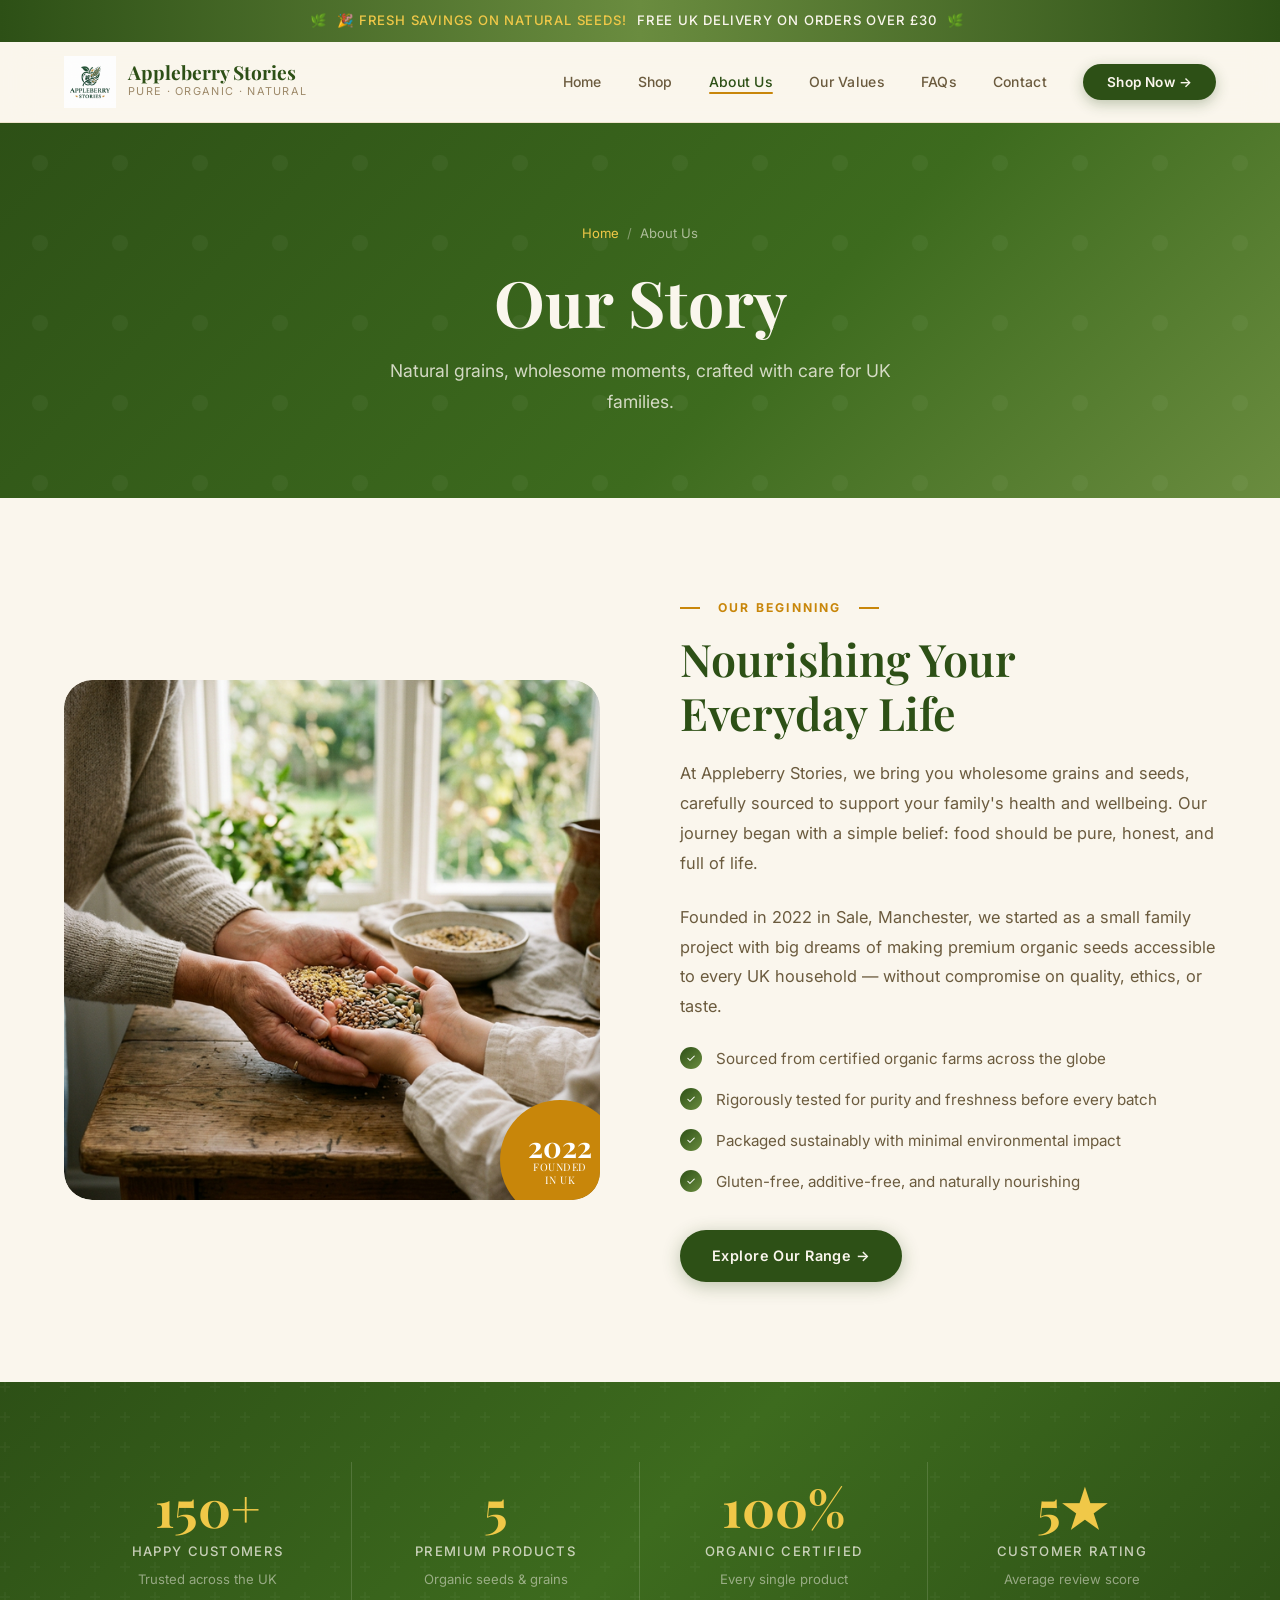
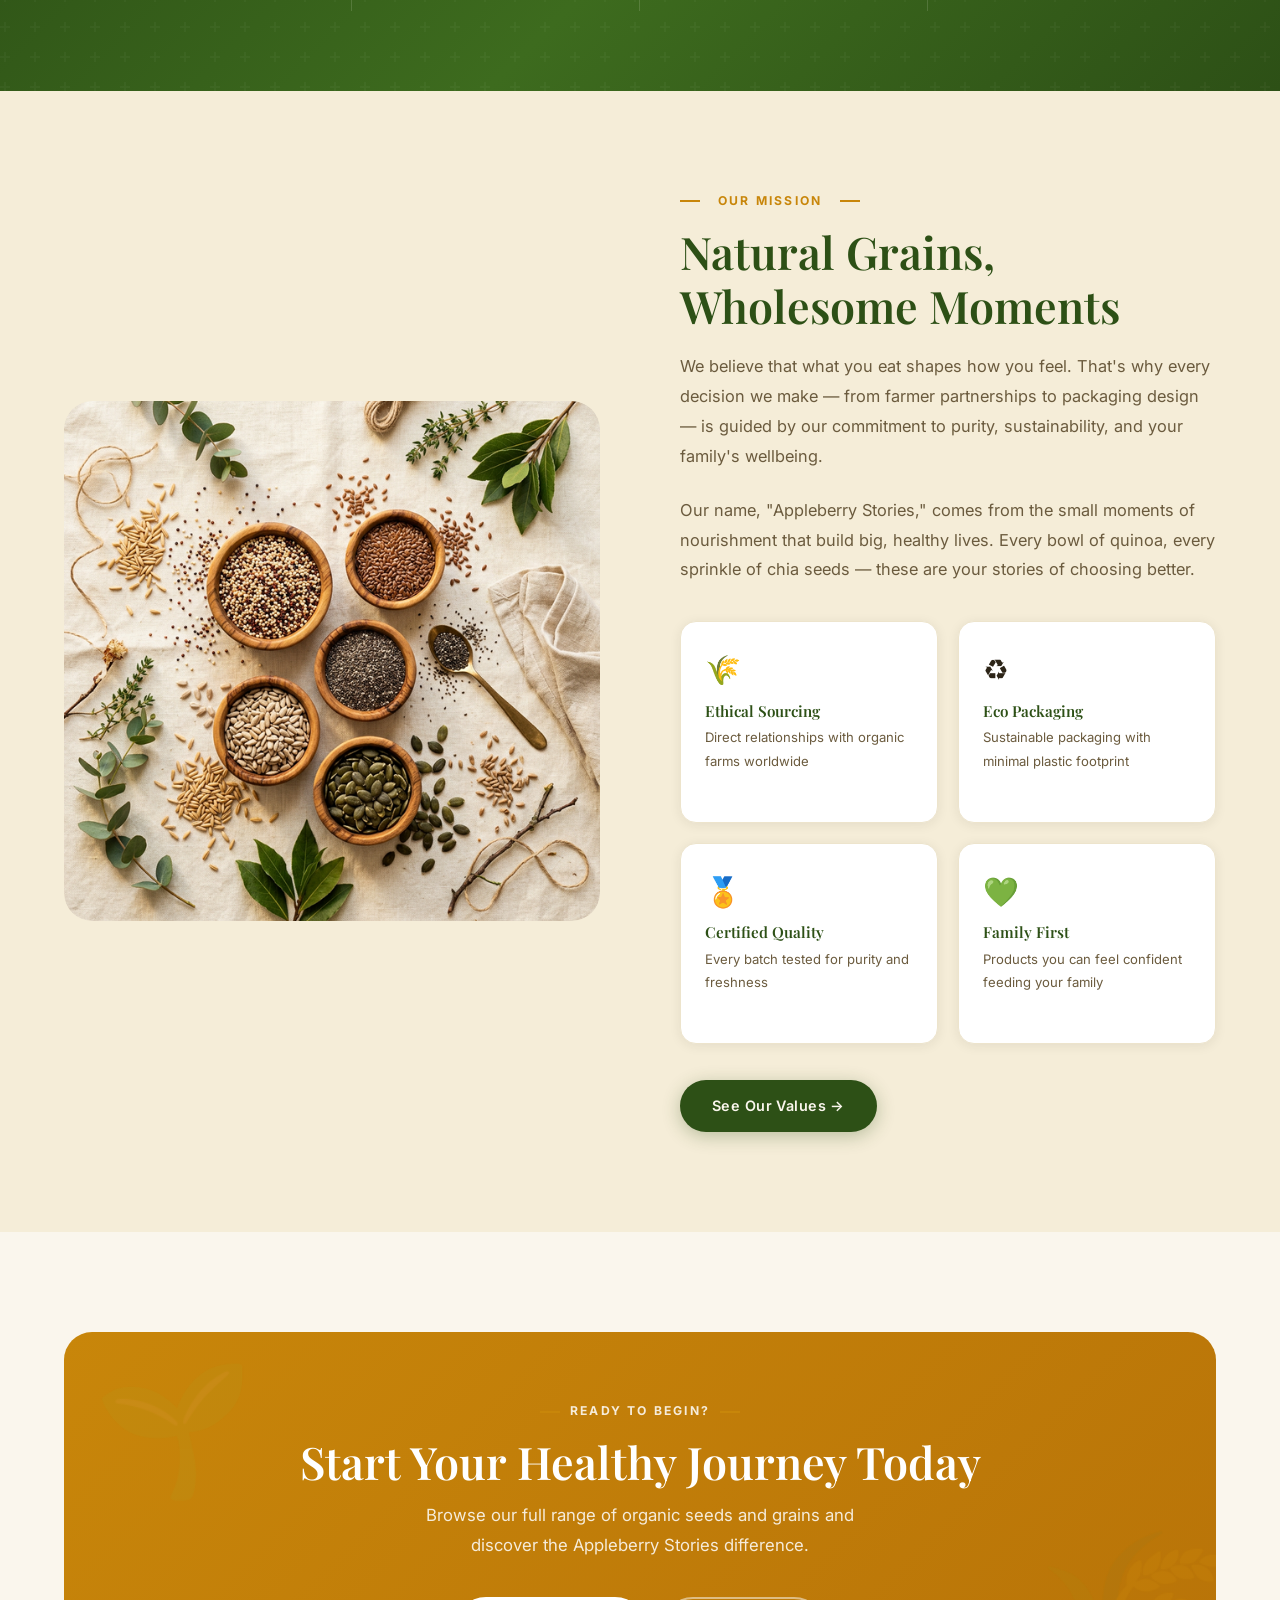
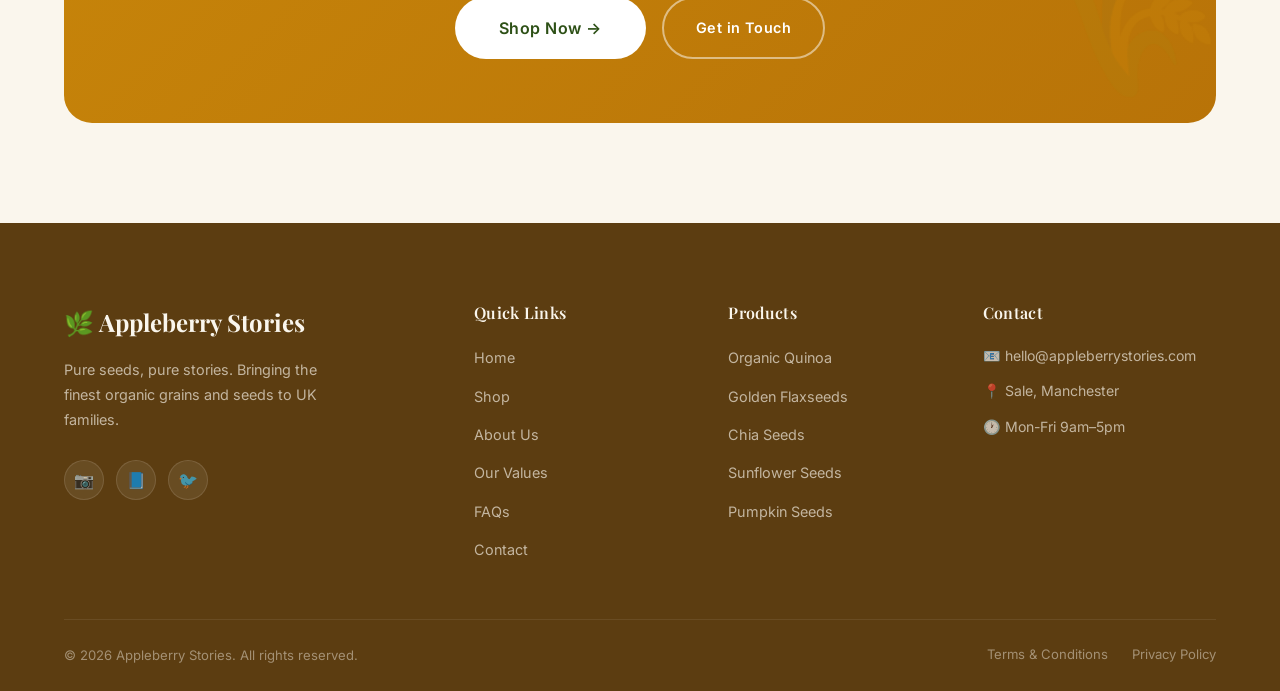
==== about.html @ d3a591c3 "Initial Commit" ====
<!DOCTYPE html>
<html lang="en">

<head>
    <meta charset="UTF-8" />
    <meta name="viewport" content="width=device-width, initial-scale=1.0" />
    <title>About Us | Appleberry Stories</title>
    <meta name="description"
        content="Appleberry Stories offers premium organic quinoa and seeds, responsibly sourced for health-conscious families across the UK." />
    <link rel="stylesheet" href="assets/styles.css" />
</head>

<body>

    <div class="announcement-bar">
        🌿 <span>🎉 Fresh savings on natural seeds!</span> Free UK delivery on orders over £30 <span>🌿</span>
    </div>

    <nav class="nav" id="mainNav">
        <div class="nav__inner">
            <a href="index.html" class="nav__logo">
                <img src="assets/images/logo.png" alt="Appleberry Stories" class="nav__logo-img" />
                <div class="nav__logo-text">
                    <span class="brand-name">Appleberry Stories</span>
                    <span class="brand-tagline">Pure · Organic · Natural</span>
                </div>
            </a>
            <ul class="nav__links">
                <li><a href="index.html" class="nav__link">Home</a></li>
                <li><a href="shop.html" class="nav__link">Shop</a></li>
                <li><a href="about.html" class="nav__link active">About Us</a></li>
                <li><a href="values.html" class="nav__link">Our Values</a></li>
                <li><a href="faqs.html" class="nav__link">FAQs</a></li>
                <li><a href="contact.html" class="nav__link">Contact</a></li>
                <li><a href="shop.html" class="nav__link nav__cta">Shop Now →</a></li>
            </ul>
            <button class="nav__hamburger" id="hamburger" aria-label="Menu">
                <span></span><span></span><span></span>
            </button>
        </div>
        <ul class="nav__mobile" id="mobileMenu">
            <li><a href="index.html" class="nav__link">Home</a></li>
            <li><a href="shop.html" class="nav__link">Shop</a></li>
            <li><a href="about.html" class="nav__link">About Us</a></li>
            <li><a href="values.html" class="nav__link">Our Values</a></li>
            <li><a href="faqs.html" class="nav__link">FAQs</a></li>
            <li><a href="contact.html" class="nav__link">Contact</a></li>
        </ul>
    </nav>

    <!-- Page Hero -->
    <div class="page-hero">
        <div class="container page-hero__content">
            <div class="breadcrumb">
                <a href="index.html">Home</a>
                <span class="breadcrumb-sep">/</span>
                <span>About Us</span>
            </div>
            <h1>Our Story</h1>
            <p class="subtitle">Natural grains, wholesome moments, crafted with care for UK families.</p>
        </div>
    </div>

    <!-- INTRO SPLIT -->
    <section class="section section--cream">
        <div class="container">
            <div class="about-split">
                <div class="about-image-wrap animate-fade-up">
                    <img src="assets/images/about.png" alt="Our Story — Appleberry Stories" loading="lazy" />
                    <div class="about-image-badge">
                        <span class="badge-number">2022</span>
                        <span class="badge-text">Founded<br>in UK</span>
                    </div>
                </div>
                <div class="about-content animate-fade-up animate-delay-2">
                    <span class="section-eyebrow"
                        style="display:flex;align-items:center;gap:8px;margin-bottom:14px;">Our Beginning</span>
                    <h2 style="margin-bottom:20px;">Nourishing Your<br>Everyday Life</h2>
                    <p>
                        At Appleberry Stories, we bring you wholesome grains and seeds, carefully sourced to support
                        your family's health and wellbeing. Our journey began with a simple belief: food should be pure,
                        honest, and full of life.
                    </p>
                    <p>
                        Founded in 2022 in Sale, Manchester, we started as a small family project with big dreams of
                        making premium organic seeds accessible to every UK household — without compromise on quality,
                        ethics, or taste.
                    </p>
                    <ul class="about-list">
                        <li class="about-list-item">
                            <span class="about-list-item__dot">✓</span>
                            Sourced from certified organic farms across the globe
                        </li>
                        <li class="about-list-item">
                            <span class="about-list-item__dot">✓</span>
                            Rigorously tested for purity and freshness before every batch
                        </li>
                        <li class="about-list-item">
                            <span class="about-list-item__dot">✓</span>
                            Packaged sustainably with minimal environmental impact
                        </li>
                        <li class="about-list-item">
                            <span class="about-list-item__dot">✓</span>
                            Gluten-free, additive-free, and naturally nourishing
                        </li>
                    </ul>
                    <a href="shop.html" class="btn btn--primary">Explore Our Range →</a>
                </div>
            </div>
        </div>
    </section>

    <!-- STATS -->
    <div class="stats-band">
        <div class="container">
            <div class="stats-grid">
                <div class="stat-item animate-fade-up">
                    <div class="stat-number">150+</div>
                    <div class="stat-label">Happy Customers</div>
                    <div class="stat-desc">Trusted across the UK</div>
                </div>
                <div class="stat-item animate-fade-up animate-delay-1">
                    <div class="stat-number">5</div>
                    <div class="stat-label">Premium Products</div>
                    <div class="stat-desc">Organic seeds & grains</div>
                </div>
                <div class="stat-item animate-fade-up animate-delay-2">
                    <div class="stat-number">100%</div>
                    <div class="stat-label">Organic Certified</div>
                    <div class="stat-desc">Every single product</div>
                </div>
                <div class="stat-item animate-fade-up animate-delay-3">
                    <div class="stat-number">5★</div>
                    <div class="stat-label">Customer Rating</div>
                    <div class="stat-desc">Average review score</div>
                </div>
            </div>
        </div>
    </div>

    <!-- STORY SECTION -->
    <section class="section section--parchment">
        <div class="container">
            <div class="about-split about-split--reverse">
                <div class="about-content animate-fade-up">
                    <span class="section-eyebrow"
                        style="display:flex;align-items:center;gap:8px;margin-bottom:14px;">Our Mission</span>
                    <h2 style="margin-bottom:20px;">Natural Grains,<br>Wholesome Moments</h2>
                    <p>
                        We believe that what you eat shapes how you feel. That's why every decision we make — from
                        farmer partnerships to packaging design — is guided by our commitment to purity, sustainability,
                        and your family's wellbeing.
                    </p>
                    <p>
                        Our name, "Appleberry Stories," comes from the small moments of nourishment that build big,
                        healthy lives. Every bowl of quinoa, every sprinkle of chia seeds — these are your stories of
                        choosing better.
                    </p>
                    <div
                        style="display: grid; grid-template-columns: 1fr 1fr; gap: 20px; margin-top: 36px; margin-bottom: 36px;">
                        <div
                            style="background: var(--color-white); border-radius: var(--radius-md); padding: 24px; box-shadow: var(--shadow-sm); border: 1px solid var(--color-linen);">
                            <div style="font-size: 1.8rem; margin-bottom: 8px;">🌾</div>
                            <h4 style="color: var(--color-forest); font-size: 0.95rem; margin-bottom: 6px;">Ethical
                                Sourcing</h4>
                            <p style="font-size: 0.82rem;">Direct relationships with organic farms worldwide</p>
                        </div>
                        <div
                            style="background: var(--color-white); border-radius: var(--radius-md); padding: 24px; box-shadow: var(--shadow-sm); border: 1px solid var(--color-linen);">
                            <div style="font-size: 1.8rem; margin-bottom: 8px;">♻️</div>
                            <h4 style="color: var(--color-forest); font-size: 0.95rem; margin-bottom: 6px;">Eco
                                Packaging</h4>
                            <p style="font-size: 0.82rem;">Sustainable packaging with minimal plastic footprint</p>
                        </div>
                        <div
                            style="background: var(--color-white); border-radius: var(--radius-md); padding: 24px; box-shadow: var(--shadow-sm); border: 1px solid var(--color-linen);">
                            <div style="font-size: 1.8rem; margin-bottom: 8px;">🏅</div>
                            <h4 style="color: var(--color-forest); font-size: 0.95rem; margin-bottom: 6px;">Certified
                                Quality</h4>
                            <p style="font-size: 0.82rem;">Every batch tested for purity and freshness</p>
                        </div>
                        <div
                            style="background: var(--color-white); border-radius: var(--radius-md); padding: 24px; box-shadow: var(--shadow-sm); border: 1px solid var(--color-linen);">
                            <div style="font-size: 1.8rem; margin-bottom: 8px;">💚</div>
                            <h4 style="color: var(--color-forest); font-size: 0.95rem; margin-bottom: 6px;">Family First
                            </h4>
                            <p style="font-size: 0.82rem;">Products you can feel confident feeding your family</p>
                        </div>
                    </div>
                    <a href="values.html" class="btn btn--primary">See Our Values →</a>
                </div>
                <div class="about-image-wrap animate-fade-up animate-delay-2">
                    <img src="assets/images/hero.png" alt="Organic Seeds Collection" loading="lazy" />
                </div>
            </div>
        </div>
    </section>

    <!-- CTA -->
    <section class="section section--cream">
        <div class="container">
            <div class="newsletter animate-fade-up">
                <span class="section-eyebrow" style="color:rgba(255,255,255,0.85);">Ready to Begin?</span>
                <h2>Start Your Healthy Journey Today</h2>
                <p>Browse our full range of organic seeds and grains and discover the Appleberry Stories difference.</p>
                <div style="display: flex; gap: 16px; justify-content: center; flex-wrap: wrap; margin-top: 4px;">
                    <a href="shop.html" class="btn btn--white btn--lg">Shop Now →</a>
                    <a href="contact.html" class="btn"
                        style="background: transparent; color: white; border: 2px solid rgba(255,255,255,0.5);">Get in
                        Touch</a>
                </div>
            </div>
        </div>
    </section>

    <footer class="footer">
        <div class="container">
            <div class="footer__grid">
                <div class="footer__brand">
                    <div class="footer-logo-text">🌿 Appleberry Stories</div>
                    <p>Pure seeds, pure stories. Bringing the finest organic grains and seeds to UK families.</p>
                    <div class="footer__social">
                        <a href="#" class="footer__social-link">📷</a>
                        <a href="#" class="footer__social-link">📘</a>
                        <a href="#" class="footer__social-link">🐦</a>
                    </div>
                </div>
                <div>
                    <h4 class="footer__col-title">Quick Links</h4>
                    <ul class="footer__links">
                        <li><a href="index.html">Home</a></li>
                        <li><a href="shop.html">Shop</a></li>
                        <li><a href="about.html">About Us</a></li>
                        <li><a href="values.html">Our Values</a></li>
                        <li><a href="faqs.html">FAQs</a></li>
                        <li><a href="contact.html">Contact</a></li>
                    </ul>
                </div>
                <div>
                    <h4 class="footer__col-title">Products</h4>
                    <ul class="footer__links">
                        <li><a href="shop.html">Organic Quinoa</a></li>
                        <li><a href="shop.html">Golden Flaxseeds</a></li>
                        <li><a href="shop.html">Chia Seeds</a></li>
                        <li><a href="shop.html">Sunflower Seeds</a></li>
                        <li><a href="shop.html">Pumpkin Seeds</a></li>
                    </ul>
                </div>
                <div>
                    <h4 class="footer__col-title">Contact</h4>
                    <div class="footer__contact-item">📧 hello@appleberrystories.com</div>
                    <div class="footer__contact-item">📍 Sale, Manchester</div>
                    <div class="footer__contact-item">🕐 Mon-Fri 9am–5pm</div>
                </div>
            </div>
            <div class="footer__bottom">
                <p>© 2026 Appleberry Stories. All rights reserved.</p>
                <div class="footer__bottom-links">
                    <a href="#">Terms & Conditions</a>
                    <a href="#">Privacy Policy</a>
                </div>
            </div>
        </div>
    </footer>

    <script src="assets/main.js"></script>
</body>

</html>
---- assets/styles.css ----
/* ============================================================
   APPLEBERRY STORIES — Global Stylesheet
   Premium Organic Food Brand
   ============================================================ */

@import url('https://fonts.googleapis.com/css2?family=Playfair+Display:ital,wght@0,400;0,600;0,700;1,400;1,600&family=Inter:wght@300;400;500;600&family=Lora:ital,wght@0,400;0,600;1,400&display=swap');

/* ─── CSS CUSTOM PROPERTIES ─────────────────────────────── */
:root {
  /* Brand Colors */
  --color-forest: #2D5016;       /* Deep forest green */
  --color-sage: #6A8C3F;         /* Sage green */
  --color-sage-light: #A8C67A;   /* Light sage */
  --color-amber: #C8860A;        /* Warm amber */
  --color-amber-light: #E8A82C;  /* Lighter amber */
  --color-gold: #F0C848;         /* Golden yellow */
  --color-cream: #FAF6ED;        /* Warm cream */
  --color-parchment: #F5EDD8;    /* Parchment */
  --color-linen: #EDE4CC;        /* Linen */
  --color-earth: #8B6914;        /* Earth brown */
  --color-bark: #5C3D11;         /* Dark bark */
  --color-text: #2C2417;         /* Near-black warm text */
  --color-text-muted: #6B5B3E;   /* Muted brown text */
  --color-text-light: #9E8A6A;   /* Light text */
  --color-white: #FFFFFF;
  --color-overlay: rgba(44,36,23,0.55);

  /* Typography */
  --font-heading: 'Playfair Display', Georgia, serif;
  --font-body: 'Inter', system-ui, sans-serif;
  --font-accent: 'Lora', Georgia, serif;

  /* Spacing */
  --section-pad: 100px 0;
  --section-pad-sm: 60px 0;

  /* Borders & Shadows */
  --radius-sm: 8px;
  --radius-md: 16px;
  --radius-lg: 28px;
  --radius-pill: 999px;
  --shadow-sm: 0 2px 12px rgba(44,36,23,0.08);
  --shadow-md: 0 8px 32px rgba(44,36,23,0.14);
  --shadow-lg: 0 20px 60px rgba(44,36,23,0.18);
  --shadow-card: 0 4px 24px rgba(44,36,23,0.10);

  /* Transitions */
  --transition: all 0.3s cubic-bezier(0.25, 0.46, 0.45, 0.94);
  --transition-slow: all 0.6s cubic-bezier(0.25, 0.46, 0.45, 0.94);
}

/* ─── RESET & BASE ──────────────────────────────────────── */
*, *::before, *::after {
  box-sizing: border-box;
  margin: 0;
  padding: 0;
}

html {
  scroll-behavior: smooth;
  font-size: 16px;
}

body {
  font-family: var(--font-body);
  color: var(--color-text);
  background-color: var(--color-cream);
  line-height: 1.65;
  overflow-x: hidden;
}

img {
  max-width: 100%;
  display: block;
}

a {
  color: inherit;
  text-decoration: none;
}

ul {
  list-style: none;
}

/* ─── TYPOGRAPHY ────────────────────────────────────────── */
h1, h2, h3, h4 {
  font-family: var(--font-heading);
  line-height: 1.2;
  color: var(--color-forest);
}

h1 { font-size: clamp(2.4rem, 5vw, 4.2rem); font-weight: 700; }
h2 { font-size: clamp(1.8rem, 3.5vw, 3rem); font-weight: 600; }
h3 { font-size: clamp(1.3rem, 2.5vw, 1.9rem); font-weight: 600; }
h4 { font-size: clamp(1rem, 1.8vw, 1.25rem); font-weight: 600; }

p { color: var(--color-text-muted); line-height: 1.78; }

/* ─── LAYOUT UTILITIES ──────────────────────────────────── */
.container {
  max-width: 1200px;
  margin: 0 auto;
  padding: 0 24px;
}

.container--wide {
  max-width: 1400px;
  margin: 0 auto;
  padding: 0 24px;
}

.section {
  padding: var(--section-pad);
}

.section--sm {
  padding: var(--section-pad-sm);
}

.section--cream { background: var(--color-cream); }
.section--parchment { background: var(--color-parchment); }
.section--forest { background: var(--color-forest); }
.section--linen { background: var(--color-linen); }

/* ─── ANNOUNCEMENT BAR ──────────────────────────────────── */
.announcement-bar {
  background: linear-gradient(90deg, var(--color-forest), var(--color-sage) 50%, var(--color-forest));
  color: var(--color-cream);
  text-align: center;
  padding: 10px 24px;
  font-size: 0.82rem;
  font-weight: 500;
  letter-spacing: 0.06em;
  text-transform: uppercase;
  position: relative;
  z-index: 200;
}

.announcement-bar span {
  color: var(--color-gold);
  margin: 0 6px;
}

/* ─── NAVIGATION ────────────────────────────────────────── */
.nav {
  position: sticky;
  top: 0;
  z-index: 100;
  background: rgba(250, 246, 237, 0.95);
  backdrop-filter: blur(16px);
  -webkit-backdrop-filter: blur(16px);
  border-bottom: 1px solid var(--color-linen);
  transition: var(--transition);
}

.nav.scrolled {
  box-shadow: var(--shadow-sm);
}

.nav__inner {
  display: flex;
  align-items: center;
  justify-content: space-between;
  padding: 14px 24px;
  max-width: 1200px;
  margin: 0 auto;
}

.nav__logo {
  display: flex;
  align-items: center;
  gap: 12px;
  text-decoration: none;
}

.nav__logo-img {
  height: 52px;
  width: auto;
  object-fit: contain;
}

.nav__logo-text {
  display: flex;
  flex-direction: column;
}

.nav__logo-text .brand-name {
  font-family: var(--font-heading);
  font-size: 1.2rem;
  font-weight: 700;
  color: var(--color-forest);
  line-height: 1.1;
}

.nav__logo-text .brand-tagline {
  font-size: 0.68rem;
  color: var(--color-text-light);
  letter-spacing: 0.12em;
  text-transform: uppercase;
  font-weight: 400;
}

.nav__links {
  display: flex;
  align-items: center;
  gap: 36px;
}

.nav__link {
  font-size: 0.875rem;
  font-weight: 500;
  color: var(--color-text-muted);
  letter-spacing: 0.02em;
  transition: var(--transition);
  position: relative;
}

.nav__link::after {
  content: '';
  position: absolute;
  bottom: -4px;
  left: 0;
  width: 0;
  height: 2px;
  background: var(--color-amber);
  transition: width 0.3s ease;
  border-radius: 2px;
}

.nav__link:hover,
.nav__link.active {
  color: var(--color-forest);
}

.nav__link:hover::after,
.nav__link.active::after {
  width: 100%;
}

.nav__cta {
  background: var(--color-forest);
  color: var(--color-cream) !important;
  padding: 10px 24px;
  border-radius: var(--radius-pill);
  font-weight: 600;
  font-size: 0.85rem;
  letter-spacing: 0.03em;
  transition: var(--transition);
  box-shadow: 0 4px 14px rgba(45, 80, 22, 0.3);
}

.nav__cta:hover {
  background: var(--color-sage);
  transform: translateY(-1px);
  box-shadow: 0 6px 20px rgba(45, 80, 22, 0.4);
}

.nav__cta::after { display: none; }

/* Hamburger */
.nav__hamburger {
  display: none;
  flex-direction: column;
  gap: 5px;
  cursor: pointer;
  padding: 6px;
  background: none;
  border: none;
}

.nav__hamburger span {
  display: block;
  width: 24px;
  height: 2px;
  background: var(--color-forest);
  border-radius: 2px;
  transition: var(--transition);
}

.nav__mobile {
  display: none;
  flex-direction: column;
  background: var(--color-cream);
  border-top: 1px solid var(--color-linen);
  padding: 20px 24px;
  gap: 4px;
}

.nav__mobile.open {
  display: flex;
}

.nav__mobile .nav__link {
  padding: 12px 0;
  border-bottom: 1px solid var(--color-linen);
  font-size: 1rem;
}

/* ─── BUTTONS ───────────────────────────────────────────── */
.btn {
  display: inline-flex;
  align-items: center;
  gap: 8px;
  padding: 14px 32px;
  border-radius: var(--radius-pill);
  font-family: var(--font-body);
  font-weight: 600;
  font-size: 0.9rem;
  letter-spacing: 0.03em;
  cursor: pointer;
  border: none;
  transition: var(--transition);
  text-decoration: none;
}

.btn--primary {
  background: var(--color-forest);
  color: var(--color-cream);
  box-shadow: 0 4px 18px rgba(45, 80, 22, 0.3);
}

.btn--primary:hover {
  background: var(--color-sage);
  transform: translateY(-2px);
  box-shadow: 0 8px 28px rgba(45, 80, 22, 0.42);
}

.btn--secondary {
  background: transparent;
  color: var(--color-forest);
  border: 2px solid var(--color-forest);
}

.btn--secondary:hover {
  background: var(--color-forest);
  color: var(--color-cream);
  transform: translateY(-2px);
}

.btn--amber {
  background: linear-gradient(135deg, var(--color-amber), var(--color-amber-light));
  color: var(--color-white);
  box-shadow: 0 4px 18px rgba(200, 134, 10, 0.35);
}

.btn--amber:hover {
  transform: translateY(-2px);
  box-shadow: 0 8px 28px rgba(200, 134, 10, 0.5);
}

.btn--white {
  background: var(--color-white);
  color: var(--color-forest);
}

.btn--white:hover {
  background: var(--color-cream);
  transform: translateY(-2px);
}

.btn--lg {
  padding: 18px 44px;
  font-size: 1rem;
}

.btn--sm {
  padding: 10px 20px;
  font-size: 0.8rem;
}

/* ─── HERO SECTION ──────────────────────────────────────── */
.hero {
  position: relative;
  min-height: 92vh;
  display: flex;
  align-items: center;
  overflow: hidden;
  background-color: var(--color-forest);
}

.hero__bg {
  position: absolute;
  inset: 0;
  background-image: url('images/hero.png');
  background-size: cover;
  background-position: center;
  filter: brightness(0.65);
  transform: scale(1.05);
  transition: transform 8s ease;
}

.hero.loaded .hero__bg {
  transform: scale(1);
}

.hero__overlay {
  position: absolute;
  inset: 0;
  background: linear-gradient(
    135deg,
    rgba(45, 80, 22, 0.72) 0%,
    rgba(44, 36, 23, 0.35) 60%,
    transparent 100%
  );
}

.hero__content {
  position: relative;
  z-index: 2;
  max-width: 1200px;
  margin: 0 auto;
  padding: 0 24px;
  color: var(--color-cream);
}

.hero__badge {
  display: inline-flex;
  align-items: center;
  gap: 8px;
  background: rgba(250, 246, 237, 0.15);
  backdrop-filter: blur(8px);
  border: 1px solid rgba(250, 246, 237, 0.25);
  padding: 8px 18px;
  border-radius: var(--radius-pill);
  font-size: 0.78rem;
  font-weight: 600;
  letter-spacing: 0.12em;
  text-transform: uppercase;
  color: var(--color-gold);
  margin-bottom: 28px;
}

.hero__badge-dot {
  width: 6px;
  height: 6px;
  background: var(--color-gold);
  border-radius: 50%;
  animation: pulse 2s infinite;
}

@keyframes pulse {
  0%, 100% { opacity: 1; transform: scale(1); }
  50% { opacity: 0.5; transform: scale(1.3); }
}

.hero__title {
  font-family: var(--font-heading);
  font-size: clamp(2.8rem, 6vw, 5.2rem);
  font-weight: 700;
  color: var(--color-cream);
  line-height: 1.05;
  margin-bottom: 10px;
}

.hero__title em {
  font-style: italic;
  color: var(--color-gold);
}

.hero__subtitle {
  font-family: var(--font-accent);
  font-size: clamp(1.1rem, 2vw, 1.5rem);
  font-style: italic;
  color: rgba(250, 246, 237, 0.85);
  margin-bottom: 28px;
  font-weight: 400;
}

.hero__desc {
  color: rgba(250, 246, 237, 0.8);
  font-size: 1.05rem;
  max-width: 520px;
  margin-bottom: 44px;
  line-height: 1.75;
}

.hero__actions {
  display: flex;
  gap: 16px;
  flex-wrap: wrap;
}

.hero__trust {
  position: absolute;
  bottom: 48px;
  right: 60px;
  z-index: 2;
  display: flex;
  flex-direction: column;
  align-items: flex-end;
  gap: 16px;
}

.hero__trust-card {
  background: rgba(250, 246, 237, 0.12);
  backdrop-filter: blur(12px);
  border: 1px solid rgba(250, 246, 237, 0.2);
  border-radius: var(--radius-md);
  padding: 16px 22px;
  color: var(--color-cream);
  text-align: center;
  min-width: 130px;
}

.hero__trust-number {
  font-family: var(--font-heading);
  font-size: 1.9rem;
  font-weight: 700;
  color: var(--color-gold);
  line-height: 1;
}

.hero__trust-label {
  font-size: 0.72rem;
  text-transform: uppercase;
  letter-spacing: 0.1em;
  opacity: 0.85;
  margin-top: 4px;
}

/* ─── SCROLL INDICATOR ──────────────────────────────────── */
.scroll-indicator {
  position: absolute;
  bottom: 30px;
  left: 50%;
  transform: translateX(-50%);
  z-index: 2;
  display: flex;
  flex-direction: column;
  align-items: center;
  gap: 8px;
  color: rgba(250, 246, 237, 0.6);
  font-size: 0.7rem;
  letter-spacing: 0.15em;
  text-transform: uppercase;
  animation: fadeInUp 1s 1.5s both;
}

.scroll-indicator__line {
  width: 1px;
  height: 40px;
  background: linear-gradient(to bottom, rgba(250,246,237,0.6), transparent);
  animation: scrollLine 2s infinite;
}

@keyframes scrollLine {
  0% { transform: scaleY(0); transform-origin: top; }
  50% { transform: scaleY(1); transform-origin: top; }
  51% { transform: scaleY(1); transform-origin: bottom; }
  100% { transform: scaleY(0); transform-origin: bottom; }
}

/* ─── SECTION HEADER ────────────────────────────────────── */
.section-header {
  text-align: center;
  max-width: 640px;
  margin: 0 auto 64px;
}

.section-header--left {
  text-align: left;
  margin-left: 0;
}

.section-eyebrow {
  display: inline-block;
  font-size: 0.76rem;
  font-weight: 700;
  letter-spacing: 0.18em;
  text-transform: uppercase;
  color: var(--color-amber);
  margin-bottom: 14px;
}

.section-eyebrow::before {
  content: '';
  display: inline-block;
  width: 20px;
  height: 2px;
  background: var(--color-amber);
  vertical-align: middle;
  margin-right: 10px;
}

.section-eyebrow::after {
  content: '';
  display: inline-block;
  width: 20px;
  height: 2px;
  background: var(--color-amber);
  vertical-align: middle;
  margin-left: 10px;
}

.section-header--left .section-eyebrow::before { display: none; }
.section-header--left .section-eyebrow::after { display: none; }
.section-header--left .section-eyebrow {
  display: flex;
  align-items: center;
  gap: 10px;
}
.section-header--left .section-eyebrow::after {
  display: inline-block;
}

.divider {
  width: 60px;
  height: 3px;
  background: linear-gradient(90deg, var(--color-amber), var(--color-sage-light));
  border-radius: 3px;
  margin: 18px auto 0;
}

.section-header--left .divider { margin-left: 0; }

/* ─── PRODUCT GRID ──────────────────────────────────────── */
.product-grid {
  display: grid;
  grid-template-columns: repeat(auto-fill, minmax(280px, 1fr));
  gap: 28px;
}

.product-card {
  background: var(--color-white);
  border-radius: var(--radius-lg);
  overflow: hidden;
  box-shadow: var(--shadow-card);
  transition: var(--transition);
  position: relative;
  border: 1px solid rgba(237, 228, 204, 0.6);
}

.product-card:hover {
  transform: translateY(-8px);
  box-shadow: var(--shadow-lg);
}

.product-card__image-wrap {
  position: relative;
  overflow: hidden;
  height: 220px;
}

.product-card__image-wrap img {
  width: 100%;
  height: 100%;
  object-fit: cover;
  transition: transform 0.6s ease;
}

.product-card:hover .product-card__image-wrap img {
  transform: scale(1.07);
}

.product-card__badge {
  position: absolute;
  top: 16px;
  left: 16px;
  background: var(--color-forest);
  color: var(--color-cream);
  font-size: 0.7rem;
  font-weight: 700;
  letter-spacing: 0.08em;
  text-transform: uppercase;
  padding: 4px 12px;
  border-radius: var(--radius-pill);
}

.product-card__badge--amber {
  background: var(--color-amber);
}

.product-card__body {
  padding: 24px;
}

.product-card__category {
  font-size: 0.72rem;
  font-weight: 600;
  letter-spacing: 0.12em;
  text-transform: uppercase;
  color: var(--color-sage);
  margin-bottom: 8px;
}

.product-card__name {
  font-family: var(--font-heading);
  font-size: 1.2rem;
  font-weight: 600;
  color: var(--color-forest);
  margin-bottom: 8px;
}

.product-card__desc {
  font-size: 0.875rem;
  color: var(--color-text-muted);
  line-height: 1.6;
  margin-bottom: 20px;
}

.product-card__footer {
  display: flex;
  align-items: center;
  justify-content: space-between;
}

.product-card__price {
  font-family: var(--font-heading);
  font-size: 1.4rem;
  font-weight: 700;
  color: var(--color-forest);
}

.product-card__price-unit {
  font-family: var(--font-body);
  font-size: 0.8rem;
  color: var(--color-text-light);
  font-weight: 400;
}

.product-card__btn {
  width: 44px;
  height: 44px;
  border-radius: 50%;
  background: var(--color-forest);
  color: var(--color-cream);
  display: flex;
  align-items: center;
  justify-content: center;
  font-size: 1.3rem;
  cursor: pointer;
  transition: var(--transition);
  border: none;
}

.product-card__btn:hover {
  background: var(--color-amber);
  transform: rotate(90deg);
}

/* ─── CATEGORY STRIP ────────────────────────────────────── */
.category-strip {
  display: flex;
  gap: 16px;
  justify-content: center;
  flex-wrap: wrap;
  margin-bottom: 56px;
}

.category-pill {
  padding: 10px 24px;
  border-radius: var(--radius-pill);
  font-size: 0.85rem;
  font-weight: 600;
  cursor: pointer;
  border: 2px solid var(--color-linen);
  background: var(--color-white);
  color: var(--color-text-muted);
  transition: var(--transition);
}

.category-pill:hover,
.category-pill.active {
  background: var(--color-forest);
  border-color: var(--color-forest);
  color: var(--color-cream);
}

/* ─── FEATURE CARDS ─────────────────────────────────────── */
.feature-grid {
  display: grid;
  grid-template-columns: repeat(auto-fit, minmax(240px, 1fr));
  gap: 28px;
}

.feature-card {
  background: var(--color-white);
  border-radius: var(--radius-lg);
  padding: 36px 28px;
  box-shadow: var(--shadow-card);
  border: 1px solid var(--color-linen);
  transition: var(--transition);
  position: relative;
  overflow: hidden;
}

.feature-card::before {
  content: '';
  position: absolute;
  top: 0;
  left: 0;
  right: 0;
  height: 4px;
  background: linear-gradient(90deg, var(--color-forest), var(--color-sage-light));
  transform: scaleX(0);
  transform-origin: left;
  transition: transform 0.4s ease;
}

.feature-card:hover {
  transform: translateY(-6px);
  box-shadow: var(--shadow-md);
}

.feature-card:hover::before {
  transform: scaleX(1);
}

.feature-card__icon {
  width: 60px;
  height: 60px;
  background: linear-gradient(135deg, var(--color-parchment), var(--color-linen));
  border-radius: var(--radius-md);
  display: flex;
  align-items: center;
  justify-content: center;
  font-size: 1.8rem;
  margin-bottom: 24px;
}

.feature-card__title {
  font-family: var(--font-heading);
  font-size: 1.15rem;
  color: var(--color-forest);
  margin-bottom: 12px;
}

.feature-card__desc {
  font-size: 0.9rem;
  color: var(--color-text-muted);
  line-height: 1.7;
}

/* ─── STATS BAND ────────────────────────────────────────── */
.stats-band {
  background: linear-gradient(135deg, var(--color-forest) 0%, #3d6b1e 50%, var(--color-forest) 100%);
  padding: 80px 0;
  position: relative;
  overflow: hidden;
}

.stats-band::before {
  content: '';
  position: absolute;
  inset: 0;
  background-image: url("data:image/svg+xml,%3Csvg width='60' height='60' viewBox='0 0 60 60' xmlns='http://www.w3.org/2000/svg'%3E%3Cg fill='none' fill-rule='evenodd'%3E%3Cg fill='%23ffffff' fill-opacity='0.03'%3E%3Cpath d='M36 34v-4h-2v4h-4v2h4v4h2v-4h4v-2h-4zm0-30V0h-2v4h-4v2h4v4h2V6h4V4h-4zM6 34v-4H4v4H0v2h4v4h2v-4h4v-2H6zM6 4V0H4v4H0v2h4v4h2V6h4V4H6z'/%3E%3C/g%3E%3C/g%3E%3C/svg%3E");
}

.stats-grid {
  display: grid;
  grid-template-columns: repeat(auto-fit, minmax(200px, 1fr));
  gap: 0;
  position: relative;
  z-index: 1;
}

.stat-item {
  text-align: center;
  padding: 20px 30px;
  border-right: 1px solid rgba(250, 246, 237, 0.15);
  color: var(--color-cream);
}

.stat-item:last-child { border-right: none; }

.stat-number {
  font-family: var(--font-heading);
  font-size: clamp(2.4rem, 4vw, 3.5rem);
  font-weight: 700;
  color: var(--color-gold);
  line-height: 1;
  margin-bottom: 8px;
}

.stat-label {
  font-size: 0.82rem;
  font-weight: 500;
  letter-spacing: 0.1em;
  text-transform: uppercase;
  color: rgba(250, 246, 237, 0.75);
}

.stat-desc {
  font-size: 0.82rem;
  color: rgba(250, 246, 237, 0.5);
  margin-top: 6px;
}

/* ─── ABOUT SPLIT ───────────────────────────────────────── */
.about-split {
  display: grid;
  grid-template-columns: 1fr 1fr;
  gap: 80px;
  align-items: center;
}

.about-split--reverse {
  direction: rtl;
}
.about-split--reverse > * {
  direction: ltr;
}

.about-image-wrap {
  position: relative;
  border-radius: var(--radius-lg);
  overflow: hidden;
}

.about-image-wrap img {
  width: 100%;
  height: 520px;
  object-fit: cover;
  display: block;
  border-radius: var(--radius-lg);
}

.about-image-badge {
  position: absolute;
  bottom: -20px;
  right: -20px;
  width: 120px;
  height: 120px;
  background: var(--color-amber);
  border-radius: 50%;
  display: flex;
  flex-direction: column;
  align-items: center;
  justify-content: center;
  color: var(--color-white);
  font-family: var(--font-heading);
  box-shadow: var(--shadow-md);
  z-index: 2;
}

.about-image-badge .badge-number {
  font-size: 1.8rem;
  font-weight: 700;
  line-height: 1;
}

.about-image-badge .badge-text {
  font-size: 0.65rem;
  text-align: center;
  text-transform: uppercase;
  letter-spacing: 0.05em;
  line-height: 1.3;
}

.about-content p {
  font-size: 1.025rem;
  line-height: 1.82;
  margin-bottom: 24px;
}

.about-list {
  display: flex;
  flex-direction: column;
  gap: 16px;
  margin-bottom: 36px;
}

.about-list-item {
  display: flex;
  align-items: flex-start;
  gap: 14px;
  font-size: 0.95rem;
  color: var(--color-text-muted);
}

.about-list-item__dot {
  width: 22px;
  height: 22px;
  min-width: 22px;
  background: linear-gradient(135deg, var(--color-forest), var(--color-sage));
  border-radius: 50%;
  display: flex;
  align-items: center;
  justify-content: center;
  color: white;
  font-size: 0.7rem;
  margin-top: 1px;
}

/* ─── VALUES CARDS ──────────────────────────────────────── */
.values-grid {
  display: grid;
  grid-template-columns: repeat(auto-fit, minmax(280px, 1fr));
  gap: 28px;
}

.value-card {
  background: var(--color-white);
  border-radius: var(--radius-lg);
  padding: 40px 32px;
  box-shadow: var(--shadow-card);
  border: 1px solid var(--color-linen);
  transition: var(--transition);
  text-align: center;
}

.value-card:hover {
  transform: translateY(-8px);
  box-shadow: var(--shadow-lg);
}

.value-card__icon-wrap {
  width: 80px;
  height: 80px;
  border-radius: 50%;
  background: linear-gradient(135deg, var(--color-parchment), var(--color-linen));
  display: flex;
  align-items: center;
  justify-content: center;
  font-size: 2.2rem;
  margin: 0 auto 24px;
  border: 3px solid var(--color-linen);
  transition: var(--transition);
}

.value-card:hover .value-card__icon-wrap {
  background: linear-gradient(135deg, var(--color-forest), var(--color-sage));
  border-color: var(--color-forest);
  transform: rotate(10deg) scale(1.05);
}

.value-card__title {
  font-family: var(--font-heading);
  font-size: 1.2rem;
  color: var(--color-forest);
  margin-bottom: 14px;
}

.value-card__desc {
  font-size: 0.9rem;
  color: var(--color-text-muted);
  line-height: 1.72;
}

/* ─── TESTIMONIALS ──────────────────────────────────────── */
.testimonials-grid {
  display: grid;
  grid-template-columns: repeat(auto-fit, minmax(300px, 1fr));
  gap: 28px;
}

.testimonial-card {
  background: var(--color-white);
  border-radius: var(--radius-lg);
  padding: 36px 32px;
  box-shadow: var(--shadow-card);
  border: 1px solid var(--color-linen);
  transition: var(--transition);
  position: relative;
}

.testimonial-card:hover {
  transform: translateY(-4px);
  box-shadow: var(--shadow-md);
}

.testimonial-card__quote-mark {
  font-family: var(--font-heading);
  font-size: 5rem;
  color: var(--color-linen);
  line-height: 0.6;
  margin-bottom: 14px;
  font-style: italic;
}

.testimonial-card__stars {
  color: var(--color-amber-light);
  font-size: 1rem;
  margin-bottom: 16px;
  letter-spacing: 2px;
}

.testimonial-card__text {
  font-family: var(--font-accent);
  font-style: italic;
  font-size: 1rem;
  color: var(--color-text-muted);
  line-height: 1.75;
  margin-bottom: 24px;
}

.testimonial-card__author {
  display: flex;
  align-items: center;
  gap: 14px;
}

.testimonial-card__avatar {
  width: 48px;
  height: 48px;
  border-radius: 50%;
  background: linear-gradient(135deg, var(--color-sage-light), var(--color-forest));
  display: flex;
  align-items: center;
  justify-content: center;
  font-family: var(--font-heading);
  font-size: 1.2rem;
  color: white;
  font-weight: 700;
}

.testimonial-card__name {
  font-weight: 600;
  font-size: 0.9rem;
  color: var(--color-forest);
}

.testimonial-card__role {
  font-size: 0.78rem;
  color: var(--color-text-light);
}

/* ─── FAQ ACCORDION ─────────────────────────────────────── */
.faq-list {
  max-width: 780px;
  margin: 0 auto;
  display: flex;
  flex-direction: column;
  gap: 14px;
}

.faq-item {
  background: var(--color-white);
  border: 1px solid var(--color-linen);
  border-radius: var(--radius-md);
  overflow: hidden;
  transition: var(--transition);
  box-shadow: var(--shadow-sm);
}

.faq-item.open {
  box-shadow: var(--shadow-md);
  border-color: var(--color-sage-light);
}

.faq-question {
  display: flex;
  align-items: center;
  justify-content: space-between;
  padding: 24px 28px;
  cursor: pointer;
  font-weight: 600;
  font-size: 1rem;
  color: var(--color-text);
  transition: var(--transition);
  gap: 16px;
}

.faq-question:hover {
  color: var(--color-forest);
}

.faq-question__icon {
  width: 32px;
  height: 32px;
  min-width: 32px;
  border-radius: 50%;
  background: var(--color-linen);
  display: flex;
  align-items: center;
  justify-content: center;
  font-size: 1.2rem;
  color: var(--color-forest);
  transition: var(--transition);
  font-style: normal;
}

.faq-item.open .faq-question__icon {
  background: var(--color-forest);
  color: var(--color-cream);
  transform: rotate(45deg);
}

.faq-answer {
  max-height: 0;
  overflow: hidden;
  transition: max-height 0.4s ease, padding 0.3s ease;
}

.faq-answer__inner {
  padding: 0 28px 24px;
  font-size: 0.95rem;
  color: var(--color-text-muted);
  line-height: 1.75;
}

.faq-item.open .faq-answer {
  max-height: 300px;
}

/* ─── NEWSLETTER ────────────────────────────────────────── */
.newsletter {
  background: linear-gradient(135deg, var(--color-amber) 0%, #b87308 100%);
  border-radius: var(--radius-lg);
  padding: 64px;
  text-align: center;
  position: relative;
  overflow: hidden;
}

.newsletter::before {
  content: '🌾';
  position: absolute;
  right: -20px;
  bottom: -20px;
  font-size: 10rem;
  opacity: 0.08;
}
.newsletter::after {
  content: '🌱';
  position: absolute;
  left: 30px;
  top: -10px;
  font-size: 8rem;
  opacity: 0.08;
}

.newsletter h2 {
  color: var(--color-white);
  margin-bottom: 12px;
}

.newsletter p {
  color: rgba(255,255,255,0.85);
  font-size: 1.05rem;
  max-width: 440px;
  margin: 0 auto 36px;
}

.newsletter-form {
  display: flex;
  max-width: 480px;
  margin: 0 auto;
  border-radius: var(--radius-pill);
  overflow: hidden;
  box-shadow: 0 8px 32px rgba(0,0,0,0.2);
}

.newsletter-form input {
  flex: 1;
  padding: 16px 24px;
  border: none;
  font-size: 0.9rem;
  font-family: var(--font-body);
  background: var(--color-white);
  color: var(--color-text);
  outline: none;
}

.newsletter-form input::placeholder {
  color: var(--color-text-light);
}

.newsletter-form button {
  padding: 16px 28px;
  background: var(--color-forest);
  color: var(--color-cream);
  border: none;
  font-family: var(--font-body);
  font-weight: 700;
  font-size: 0.9rem;
  cursor: pointer;
  transition: var(--transition);
  white-space: nowrap;
  letter-spacing: 0.03em;
}

.newsletter-form button:hover {
  background: #1a3209;
}

/* ─── CONTACT FORM ──────────────────────────────────────── */
.contact-grid {
  display: grid;
  grid-template-columns: 1fr 1.5fr;
  gap: 80px;
  align-items: start;
}

.contact-info-card {
  background: var(--color-forest);
  border-radius: var(--radius-lg);
  padding: 48px 40px;
  color: var(--color-cream);
}

.contact-info-card h3 {
  color: var(--color-gold);
  margin-bottom: 16px;
}

.contact-info-card p {
  color: rgba(250,246,237,0.75);
  margin-bottom: 36px;
}

.contact-detail {
  display: flex;
  align-items: flex-start;
  gap: 16px;
  margin-bottom: 24px;
  color: var(--color-cream);
}

.contact-detail__icon {
  width: 44px;
  height: 44px;
  min-width: 44px;
  background: rgba(250,246,237,0.12);
  border-radius: var(--radius-sm);
  display: flex;
  align-items: center;
  justify-content: center;
  font-size: 1.2rem;
}

.contact-detail__text strong {
  display: block;
  font-weight: 600;
  font-size: 0.85rem;
  text-transform: uppercase;
  letter-spacing: 0.08em;
  color: var(--color-gold);
  margin-bottom: 4px;
}

.contact-detail__text span {
  font-size: 0.95rem;
  color: rgba(250,246,237,0.8);
}

.contact-form {
  display: flex;
  flex-direction: column;
  gap: 20px;
}

.form-group {
  display: flex;
  flex-direction: column;
  gap: 8px;
}

.form-group label {
  font-size: 0.82rem;
  font-weight: 600;
  letter-spacing: 0.06em;
  text-transform: uppercase;
  color: var(--color-text-muted);
}

.form-row {
  display: grid;
  grid-template-columns: 1fr 1fr;
  gap: 20px;
}

.form-group input,
.form-group textarea,
.form-group select {
  padding: 14px 18px;
  border: 1.5px solid var(--color-linen);
  border-radius: var(--radius-sm);
  font-size: 0.95rem;
  font-family: var(--font-body);
  color: var(--color-text);
  background: var(--color-white);
  transition: var(--transition);
  outline: none;
}

.form-group input:focus,
.form-group textarea:focus,
.form-group select:focus {
  border-color: var(--color-sage);
  box-shadow: 0 0 0 3px rgba(106, 140, 63, 0.12);
}

.form-group textarea {
  resize: vertical;
  min-height: 140px;
}

/* ─── PAGE HERO ─────────────────────────────────────────── */
.page-hero {
  background: linear-gradient(135deg, var(--color-forest) 0%, #3d6b1e 60%, var(--color-sage) 100%);
  padding: 100px 0 80px;
  text-align: center;
  color: var(--color-cream);
  position: relative;
  overflow: hidden;
}

.page-hero::before {
  content: '';
  position: absolute;
  inset: 0;
  background-image: url("data:image/svg+xml,%3Csvg width='80' height='80' viewBox='0 0 80 80' xmlns='http://www.w3.org/2000/svg'%3E%3Cg fill='none' fill-rule='evenodd'%3E%3Cg fill='%23ffffff' fill-opacity='0.04'%3E%3Ccircle cx='40' cy='40' r='8'/%3E%3C/g%3E%3C/g%3E%3C/svg%3E");
}

.page-hero__content {
  position: relative;
  z-index: 1;
}

.page-hero h1 {
  color: var(--color-cream);
  margin-bottom: 14px;
}

.page-hero .subtitle {
  color: rgba(250,246,237,0.8);
  font-size: 1.1rem;
  max-width: 540px;
  margin: 0 auto;
}

.breadcrumb {
  display: flex;
  align-items: center;
  justify-content: center;
  gap: 8px;
  font-size: 0.82rem;
  color: rgba(250,246,237,0.6);
  margin-bottom: 20px;
}

.breadcrumb a {
  color: var(--color-gold);
}

.breadcrumb a:hover { text-decoration: underline; }

.breadcrumb-sep { color: rgba(250,246,237,0.4); }

/* ─── FOOTER ────────────────────────────────────────────── */
.footer {
  background: var(--color-bark);
  color: rgba(250, 246, 237, 0.75);
  padding: 80px 0 0;
}

.footer__grid {
  display: grid;
  grid-template-columns: 1.8fr 1fr 1fr 1.2fr;
  gap: 60px;
  margin-bottom: 56px;
}

.footer__brand .footer-logo-text {
  font-family: var(--font-heading);
  font-size: 1.5rem;
  font-weight: 700;
  color: var(--color-cream);
  margin-bottom: 14px;
}

.footer__brand p {
  color: rgba(250,246,237,0.65);
  font-size: 0.9rem;
  line-height: 1.75;
  margin-bottom: 28px;
  max-width: 280px;
}

.footer__social {
  display: flex;
  gap: 12px;
}

.footer__social-link {
  width: 40px;
  height: 40px;
  border-radius: 50%;
  background: rgba(250,246,237,0.08);
  display: flex;
  align-items: center;
  justify-content: center;
  font-size: 1rem;
  color: rgba(250,246,237,0.7);
  transition: var(--transition);
  text-decoration: none;
  border: 1px solid rgba(250,246,237,0.12);
}

.footer__social-link:hover {
  background: var(--color-amber);
  color: white;
  border-color: var(--color-amber);
  transform: translateY(-2px);
}

.footer__col-title {
  font-family: var(--font-heading);
  font-size: 1rem;
  font-weight: 600;
  color: var(--color-cream);
  margin-bottom: 22px;
  letter-spacing: 0.02em;
}

.footer__links {
  display: flex;
  flex-direction: column;
  gap: 12px;
}

.footer__links a {
  font-size: 0.9rem;
  color: rgba(250,246,237,0.65);
  transition: var(--transition);
  text-decoration: none;
}

.footer__links a:hover {
  color: var(--color-gold);
  padding-left: 4px;
}

.footer__newsletter-text {
  font-size: 0.88rem;
  color: rgba(250,246,237,0.65);
  margin-bottom: 16px;
  line-height: 1.65;
}

.footer__mini-form {
  display: flex;
  border-radius: var(--radius-sm);
  overflow: hidden;
  border: 1px solid rgba(250,246,237,0.15);
}

.footer__mini-form input {
  flex: 1;
  padding: 12px 16px;
  background: rgba(250,246,237,0.08);
  border: none;
  color: var(--color-cream);
  font-size: 0.85rem;
  font-family: var(--font-body);
  outline: none;
}

.footer__mini-form input::placeholder { color: rgba(250,246,237,0.4); }

.footer__mini-form button {
  padding: 12px 16px;
  background: var(--color-amber);
  border: none;
  color: white;
  cursor: pointer;
  font-size: 0.85rem;
  font-family: var(--font-body);
  font-weight: 600;
  transition: var(--transition);
}

.footer__mini-form button:hover { background: var(--color-amber-light); }

.footer__contact-item {
  display: flex;
  align-items: center;
  gap: 10px;
  font-size: 0.88rem;
  color: rgba(250,246,237,0.65);
  margin-bottom: 12px;
}

.footer__bottom {
  border-top: 1px solid rgba(250,246,237,0.08);
  padding: 24px 0;
  display: flex;
  align-items: center;
  justify-content: space-between;
  flex-wrap: wrap;
  gap: 12px;
}

.footer__bottom p {
  font-size: 0.82rem;
  color: rgba(250,246,237,0.45);
}

.footer__bottom-links {
  display: flex;
  gap: 24px;
}

.footer__bottom-links a {
  font-size: 0.82rem;
  color: rgba(250,246,237,0.45);
  transition: var(--transition);
  text-decoration: none;
}

.footer__bottom-links a:hover { color: var(--color-gold); }

/* ─── ANIMATIONS ────────────────────────────────────────── */
@keyframes fadeInUp {
  from { opacity: 0; transform: translateY(30px); }
  to { opacity: 1; transform: translateY(0); }
}

@keyframes fadeIn {
  from { opacity: 0; }
  to { opacity: 1; }
}

@keyframes slideInLeft {
  from { opacity: 0; transform: translateX(-40px); }
  to { opacity: 1; transform: translateX(0); }
}

.animate-fade-up {
  opacity: 0;
  transform: translateY(30px);
  transition: opacity 0.7s ease, transform 0.7s ease;
}

.animate-fade-up.in-view {
  opacity: 1;
  transform: translateY(0);
}

.animate-delay-1 { transition-delay: 0.1s; }
.animate-delay-2 { transition-delay: 0.2s; }
.animate-delay-3 { transition-delay: 0.3s; }
.animate-delay-4 { transition-delay: 0.4s; }
.animate-delay-5 { transition-delay: 0.5s; }

/* ─── MISC UTILITIES ────────────────────────────────────── */
.text-center { text-align: center; }
.text-forest { color: var(--color-forest); }
.text-amber { color: var(--color-amber); }
.gap-4 { gap: 4px; }
.mt-4 { margin-top: 4px; }
.mb-0 { margin-bottom: 0; }

/* ─── RESPONSIVE ────────────────────────────────────────── */
@media (max-width: 1024px) {
  .footer__grid {
    grid-template-columns: 1fr 1fr;
    gap: 40px;
  }

  .about-split {
    grid-template-columns: 1fr;
    gap: 48px;
  }

  .contact-grid {
    grid-template-columns: 1fr;
    gap: 48px;
  }

  .hero__trust {
    display: none;
  }
}

@media (max-width: 768px) {
  :root {
    --section-pad: 70px 0;
    --section-pad-sm: 48px 0;
  }

  .nav__links {
    display: none;
  }

  .nav__hamburger {
    display: flex;
  }

  .product-grid {
    grid-template-columns: repeat(auto-fill, minmax(240px, 1fr));
  }

  .stats-grid {
    grid-template-columns: repeat(2, 1fr);
  }

  .stat-item:nth-child(2) { border-right: none; }
  .stat-item:nth-child(3) { border-right: 1px solid rgba(250,246,237,0.15); }

  .newsletter {
    padding: 44px 28px;
  }

  .newsletter-form {
    flex-direction: column;
    border-radius: var(--radius-md);
  }

  .newsletter-form input,
  .newsletter-form button {
    border-radius: var(--radius-sm);
    width: 100%;
  }

  .about-split--reverse { direction: ltr; }

  .footer__grid {
    grid-template-columns: 1fr;
    gap: 36px;
  }

  .footer__bottom {
    flex-direction: column;
    text-align: center;
  }

  .form-row {
    grid-template-columns: 1fr;
  }
}

@media (max-width: 480px) {
  .hero__actions {
    flex-direction: column;
  }

  .category-strip {
    gap: 10px;
  }
}
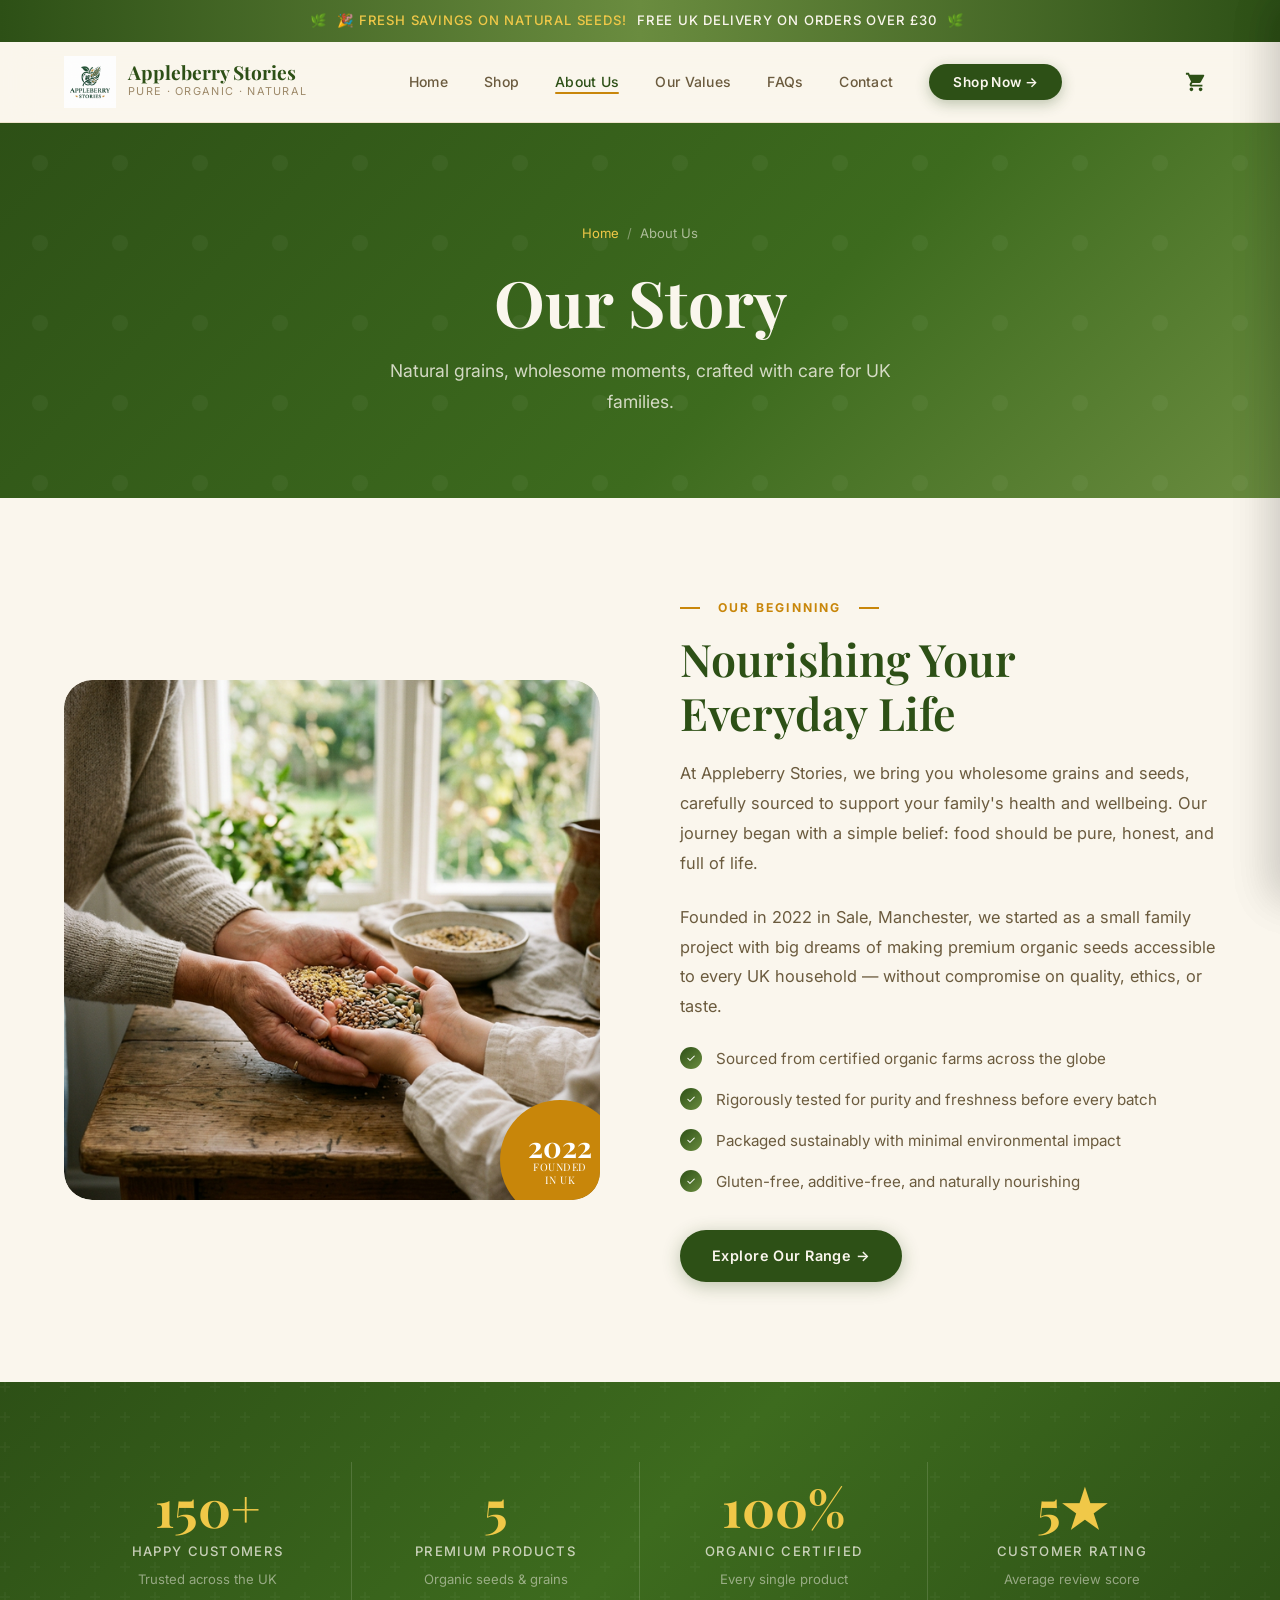
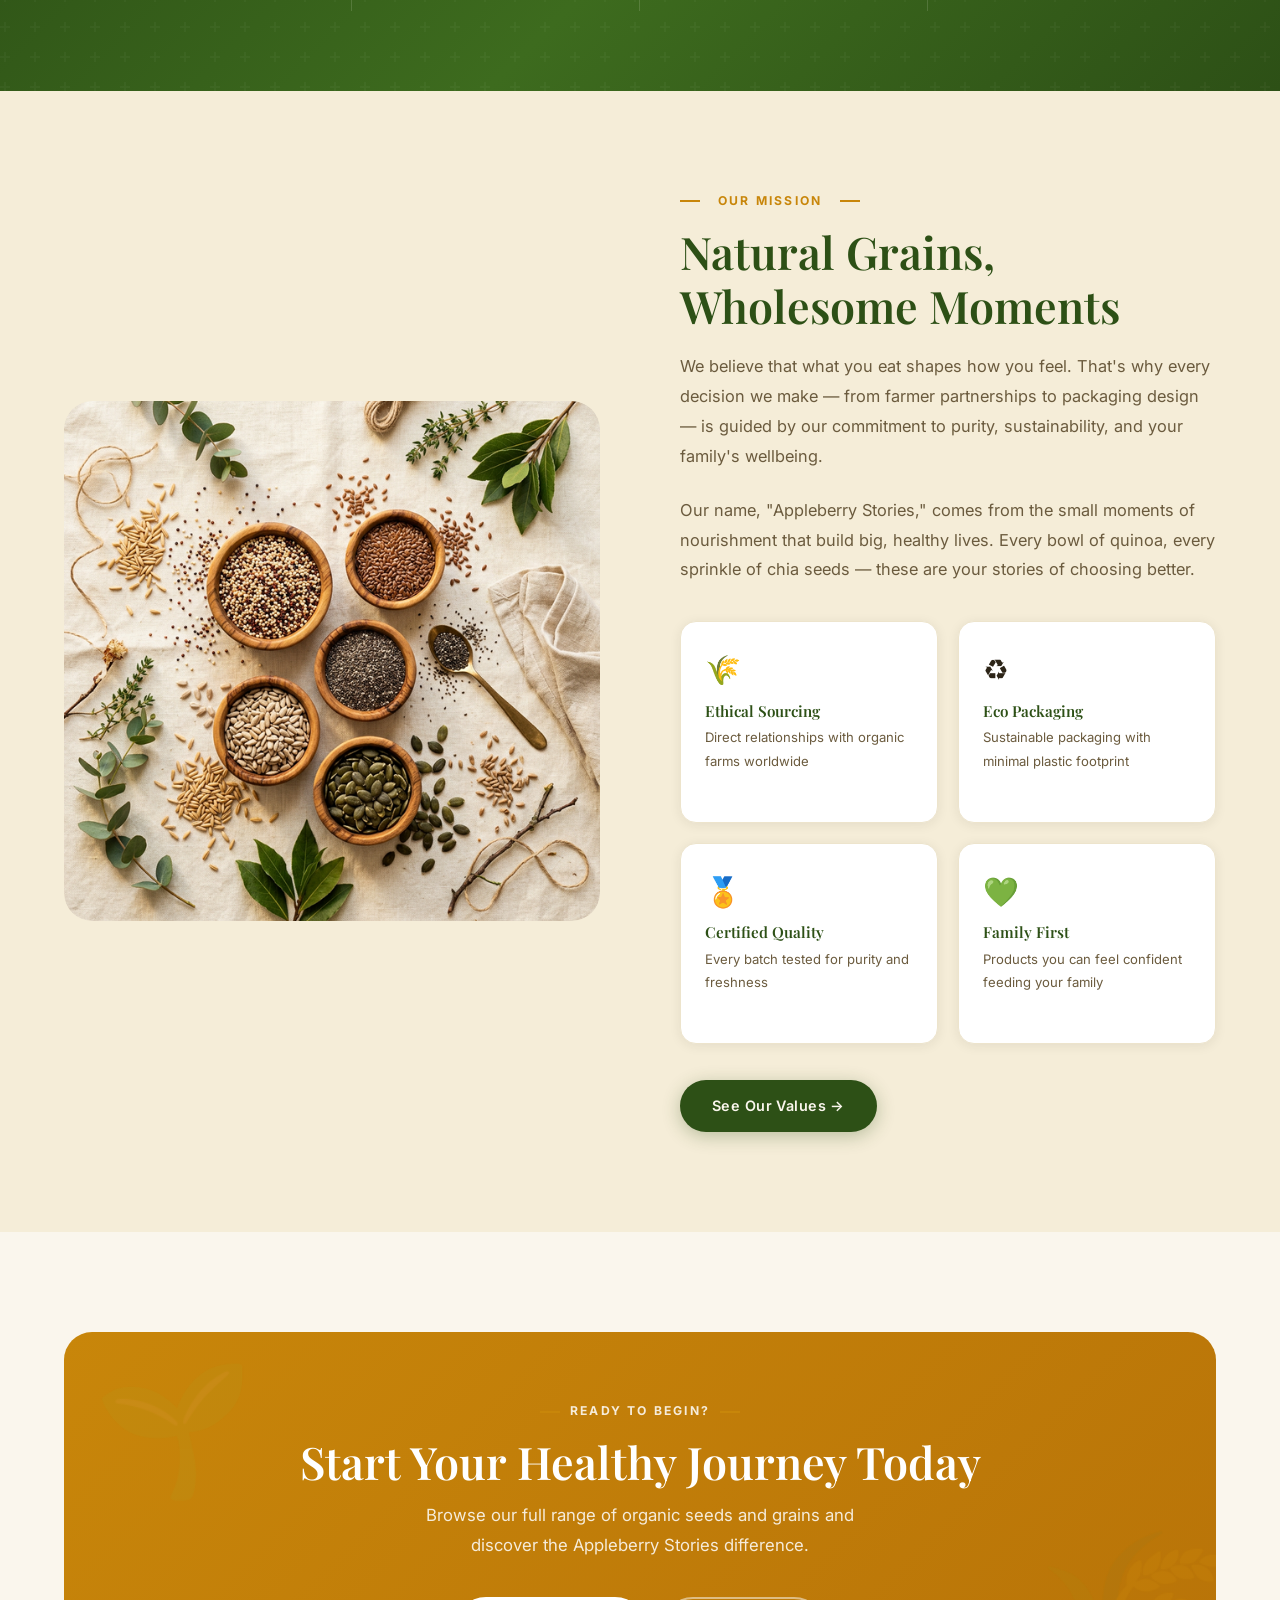
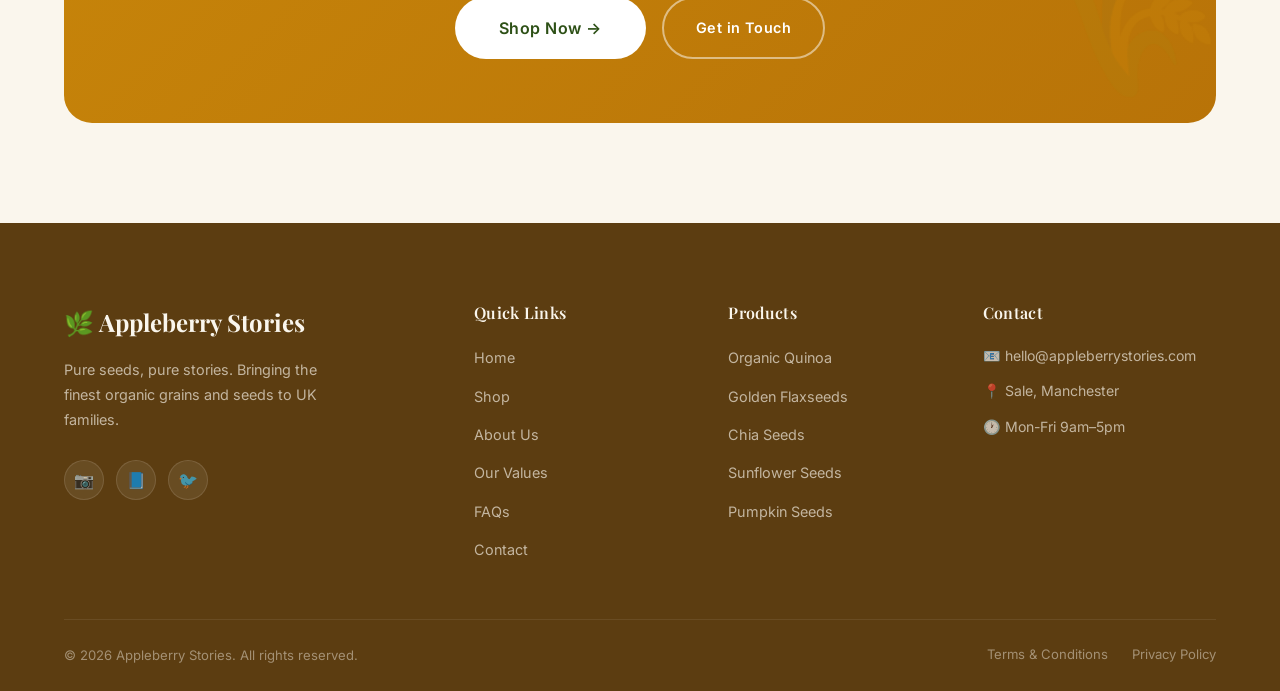
==== commit 64e61d11: "shopping cart and shop screen update" ====
--- a/about.html
+++ b/about.html
@@ -11,6 +11,44 @@
 </head>
 
 <body>
+
+    <!-- Cart Overlay & Drawer -->
+    <div class="cart-overlay" id="cartOverlay" onclick="closeCartDrawer()"></div>
+    <div class="cart-drawer" id="cartDrawer">
+        <div class="cart-header">
+            <h2>Your Cart</h2>
+            <button class="cart-close" onclick="closeCartDrawer()" aria-label="Close cart">&times;</button>
+        </div>
+        <div class="cart-items" id="cartItems">
+            <!-- Cart Items Injected Here -->
+        </div>
+        <div class="cart-footer">
+            <div class="cart-summary-line">
+                <span>Total</span>
+                <span id="cartTotal">£0.00</span>
+            </div>
+            <button class="cart-checkout-btn">Proceed to Checkout</button>
+        </div>
+    </div>
+
+    <!-- Cart Overlay & Drawer -->
+    <div class="cart-overlay" id="cartOverlay" onclick="closeCartDrawer()"></div>
+    <div class="cart-drawer" id="cartDrawer">
+        <div class="cart-header">
+            <h2>Your Cart</h2>
+            <button class="cart-close" onclick="closeCartDrawer()" aria-label="Close cart">&times;</button>
+        </div>
+        <div class="cart-items" id="cartItems">
+            <!-- Cart Items Injected Here -->
+        </div>
+        <div class="cart-footer">
+            <div class="cart-summary-line">
+                <span>Total</span>
+                <span id="cartTotal">£0.00</span>
+            </div>
+            <button class="cart-checkout-btn">Proceed to Checkout</button>
+        </div>
+    </div>
 
     <div class="announcement-bar">
         🌿 <span>🎉 Fresh savings on natural seeds!</span> Free UK delivery on orders over £30 <span>🌿</span>
@@ -34,6 +72,13 @@
                 <li><a href="contact.html" class="nav__link">Contact</a></li>
                 <li><a href="shop.html" class="nav__link nav__cta">Shop Now →</a></li>
             </ul>
+            <button class="nav__cart-btn" onclick="openCartDrawer()" aria-label="Open Cart">
+                <svg viewBox="0 0 24 24">
+                    <path
+                        d="M7 18c-1.1 0-1.99.9-1.99 2S5.9 22 7 22s2-.9 2-2-.9-2-2-2zM1 2v2h2l3.6 7.59-1.35 2.45c-.16.28-.25.61-.25.96 0 1.1.9 2 2 2h12v-2H7.42c-.14 0-.25-.11-.25-.25l.03-.12.9-1.63h7.45c.75 0 1.41-.41 1.75-1.03l3.58-6.49c.08-.14.12-.31.12-.48 0-.55-.45-1-1-1H5.21l-.94-2H1zm16 16c-1.1 0-1.99.9-1.99 2s.89 2 1.99 2 2-.9 2-2-.9-2-2-2z" />
+                </svg>
+                <span class="cart-badge" id="cartBadge" style="display:none;">0</span>
+            </button>
             <button class="nav__hamburger" id="hamburger" aria-label="Menu">
                 <span></span><span></span><span></span>
             </button>
@@ -104,7 +149,7 @@
                             Gluten-free, additive-free, and naturally nourishing
                         </li>
                     </ul>
-                    <a href="shop.html" class="btn btn--primary">Explore Our Range →</a>
+                    <a href="shop.html#shop-grid" class="btn btn--primary">Explore Our Range →</a>
                 </div>
             </div>
         </div>
@@ -204,7 +249,7 @@
                 <h2>Start Your Healthy Journey Today</h2>
                 <p>Browse our full range of organic seeds and grains and discover the Appleberry Stories difference.</p>
                 <div style="display: flex; gap: 16px; justify-content: center; flex-wrap: wrap; margin-top: 4px;">
-                    <a href="shop.html" class="btn btn--white btn--lg">Shop Now →</a>
+                    <a href="shop.html#shop-grid" class="btn btn--white btn--lg">Shop Now →</a>
                     <a href="contact.html" class="btn"
                         style="background: transparent; color: white; border: 2px solid rgba(255,255,255,0.5);">Get in
                         Touch</a>
@@ -229,7 +274,7 @@
                     <h4 class="footer__col-title">Quick Links</h4>
                     <ul class="footer__links">
                         <li><a href="index.html">Home</a></li>
-                        <li><a href="shop.html">Shop</a></li>
+                        <li><a href="shop.html#shop-grid">Shop</a></li>
                         <li><a href="about.html">About Us</a></li>
                         <li><a href="values.html">Our Values</a></li>
                         <li><a href="faqs.html">FAQs</a></li>
@@ -239,11 +284,11 @@
                 <div>
                     <h4 class="footer__col-title">Products</h4>
                     <ul class="footer__links">
-                        <li><a href="shop.html">Organic Quinoa</a></li>
-                        <li><a href="shop.html">Golden Flaxseeds</a></li>
-                        <li><a href="shop.html">Chia Seeds</a></li>
-                        <li><a href="shop.html">Sunflower Seeds</a></li>
-                        <li><a href="shop.html">Pumpkin Seeds</a></li>
+                        <li><a href="shop.html#shop-grid">Organic Quinoa</a></li>
+                        <li><a href="shop.html#shop-grid">Golden Flaxseeds</a></li>
+                        <li><a href="shop.html#shop-grid">Chia Seeds</a></li>
+                        <li><a href="shop.html#shop-grid">Sunflower Seeds</a></li>
+                        <li><a href="shop.html#shop-grid">Pumpkin Seeds</a></li>
                     </ul>
                 </div>
                 <div>
--- a/assets/styles.css
+++ b/assets/styles.css
@@ -8,22 +8,36 @@
 /* ─── CSS CUSTOM PROPERTIES ─────────────────────────────── */
 :root {
   /* Brand Colors */
-  --color-forest: #2D5016;       /* Deep forest green */
-  --color-sage: #6A8C3F;         /* Sage green */
-  --color-sage-light: #A8C67A;   /* Light sage */
-  --color-amber: #C8860A;        /* Warm amber */
-  --color-amber-light: #E8A82C;  /* Lighter amber */
-  --color-gold: #F0C848;         /* Golden yellow */
-  --color-cream: #FAF6ED;        /* Warm cream */
-  --color-parchment: #F5EDD8;    /* Parchment */
-  --color-linen: #EDE4CC;        /* Linen */
-  --color-earth: #8B6914;        /* Earth brown */
-  --color-bark: #5C3D11;         /* Dark bark */
-  --color-text: #2C2417;         /* Near-black warm text */
-  --color-text-muted: #6B5B3E;   /* Muted brown text */
-  --color-text-light: #9E8A6A;   /* Light text */
+  --color-forest: #2D5016;
+  /* Deep forest green */
+  --color-sage: #6A8C3F;
+  /* Sage green */
+  --color-sage-light: #A8C67A;
+  /* Light sage */
+  --color-amber: #C8860A;
+  /* Warm amber */
+  --color-amber-light: #E8A82C;
+  /* Lighter amber */
+  --color-gold: #F0C848;
+  /* Golden yellow */
+  --color-cream: #FAF6ED;
+  /* Warm cream */
+  --color-parchment: #F5EDD8;
+  /* Parchment */
+  --color-linen: #EDE4CC;
+  /* Linen */
+  --color-earth: #8B6914;
+  /* Earth brown */
+  --color-bark: #5C3D11;
+  /* Dark bark */
+  --color-text: #2C2417;
+  /* Near-black warm text */
+  --color-text-muted: #6B5B3E;
+  /* Muted brown text */
+  --color-text-light: #9E8A6A;
+  /* Light text */
   --color-white: #FFFFFF;
-  --color-overlay: rgba(44,36,23,0.55);
+  --color-overlay: rgba(44, 36, 23, 0.55);
 
   /* Typography */
   --font-heading: 'Playfair Display', Georgia, serif;
@@ -39,10 +53,10 @@
   --radius-md: 16px;
   --radius-lg: 28px;
   --radius-pill: 999px;
-  --shadow-sm: 0 2px 12px rgba(44,36,23,0.08);
-  --shadow-md: 0 8px 32px rgba(44,36,23,0.14);
-  --shadow-lg: 0 20px 60px rgba(44,36,23,0.18);
-  --shadow-card: 0 4px 24px rgba(44,36,23,0.10);
+  --shadow-sm: 0 2px 12px rgba(44, 36, 23, 0.08);
+  --shadow-md: 0 8px 32px rgba(44, 36, 23, 0.14);
+  --shadow-lg: 0 20px 60px rgba(44, 36, 23, 0.18);
+  --shadow-card: 0 4px 24px rgba(44, 36, 23, 0.10);
 
   /* Transitions */
   --transition: all 0.3s cubic-bezier(0.25, 0.46, 0.45, 0.94);
@@ -50,7 +64,9 @@
 }
 
 /* ─── RESET & BASE ──────────────────────────────────────── */
-*, *::before, *::after {
+*,
+*::before,
+*::after {
   box-sizing: border-box;
   margin: 0;
   padding: 0;
@@ -84,18 +100,39 @@
 }
 
 /* ─── TYPOGRAPHY ────────────────────────────────────────── */
-h1, h2, h3, h4 {
+h1,
+h2,
+h3,
+h4 {
   font-family: var(--font-heading);
   line-height: 1.2;
   color: var(--color-forest);
 }
 
-h1 { font-size: clamp(2.4rem, 5vw, 4.2rem); font-weight: 700; }
-h2 { font-size: clamp(1.8rem, 3.5vw, 3rem); font-weight: 600; }
-h3 { font-size: clamp(1.3rem, 2.5vw, 1.9rem); font-weight: 600; }
-h4 { font-size: clamp(1rem, 1.8vw, 1.25rem); font-weight: 600; }
-
-p { color: var(--color-text-muted); line-height: 1.78; }
+h1 {
+  font-size: clamp(2.4rem, 5vw, 4.2rem);
+  font-weight: 700;
+}
+
+h2 {
+  font-size: clamp(1.8rem, 3.5vw, 3rem);
+  font-weight: 600;
+}
+
+h3 {
+  font-size: clamp(1.3rem, 2.5vw, 1.9rem);
+  font-weight: 600;
+}
+
+h4 {
+  font-size: clamp(1rem, 1.8vw, 1.25rem);
+  font-weight: 600;
+}
+
+p {
+  color: var(--color-text-muted);
+  line-height: 1.78;
+}
 
 /* ─── LAYOUT UTILITIES ──────────────────────────────────── */
 .container {
@@ -118,10 +155,21 @@
   padding: var(--section-pad-sm);
 }
 
-.section--cream { background: var(--color-cream); }
-.section--parchment { background: var(--color-parchment); }
-.section--forest { background: var(--color-forest); }
-.section--linen { background: var(--color-linen); }
+.section--cream {
+  background: var(--color-cream);
+}
+
+.section--parchment {
+  background: var(--color-parchment);
+}
+
+.section--forest {
+  background: var(--color-forest);
+}
+
+.section--linen {
+  background: var(--color-linen);
+}
 
 /* ─── ANNOUNCEMENT BAR ──────────────────────────────────── */
 .announcement-bar {
@@ -256,7 +304,9 @@
   box-shadow: 0 6px 20px rgba(45, 80, 22, 0.4);
 }
 
-.nav__cta::after { display: none; }
+.nav__cta::after {
+  display: none;
+}
 
 /* Hamburger */
 .nav__hamburger {
@@ -397,12 +447,10 @@
 .hero__overlay {
   position: absolute;
   inset: 0;
-  background: linear-gradient(
-    135deg,
-    rgba(45, 80, 22, 0.72) 0%,
-    rgba(44, 36, 23, 0.35) 60%,
-    transparent 100%
-  );
+  background: linear-gradient(135deg,
+      rgba(45, 80, 22, 0.72) 0%,
+      rgba(44, 36, 23, 0.35) 60%,
+      transparent 100%);
 }
 
 .hero__content {
@@ -440,8 +488,17 @@
 }
 
 @keyframes pulse {
-  0%, 100% { opacity: 1; transform: scale(1); }
-  50% { opacity: 0.5; transform: scale(1.3); }
+
+  0%,
+  100% {
+    opacity: 1;
+    transform: scale(1);
+  }
+
+  50% {
+    opacity: 0.5;
+    transform: scale(1.3);
+  }
 }
 
 .hero__title {
@@ -540,15 +597,30 @@
 .scroll-indicator__line {
   width: 1px;
   height: 40px;
-  background: linear-gradient(to bottom, rgba(250,246,237,0.6), transparent);
+  background: linear-gradient(to bottom, rgba(250, 246, 237, 0.6), transparent);
   animation: scrollLine 2s infinite;
 }
 
 @keyframes scrollLine {
-  0% { transform: scaleY(0); transform-origin: top; }
-  50% { transform: scaleY(1); transform-origin: top; }
-  51% { transform: scaleY(1); transform-origin: bottom; }
-  100% { transform: scaleY(0); transform-origin: bottom; }
+  0% {
+    transform: scaleY(0);
+    transform-origin: top;
+  }
+
+  50% {
+    transform: scaleY(1);
+    transform-origin: top;
+  }
+
+  51% {
+    transform: scaleY(1);
+    transform-origin: bottom;
+  }
+
+  100% {
+    transform: scaleY(0);
+    transform-origin: bottom;
+  }
 }
 
 /* ─── SECTION HEADER ────────────────────────────────────── */
@@ -593,13 +665,20 @@
   margin-left: 10px;
 }
 
-.section-header--left .section-eyebrow::before { display: none; }
-.section-header--left .section-eyebrow::after { display: none; }
+.section-header--left .section-eyebrow::before {
+  display: none;
+}
+
+.section-header--left .section-eyebrow::after {
+  display: none;
+}
+
 .section-header--left .section-eyebrow {
   display: flex;
   align-items: center;
   gap: 10px;
 }
+
 .section-header--left .section-eyebrow::after {
   display: inline-block;
 }
@@ -612,7 +691,9 @@
   margin: 18px auto 0;
 }
 
-.section-header--left .divider { margin-left: 0; }
+.section-header--left .divider {
+  margin-left: 0;
+}
 
 /* ─── PRODUCT GRID ──────────────────────────────────────── */
 .product-grid {
@@ -739,6 +820,46 @@
   transform: rotate(90deg);
 }
 
+.product-card-qty {
+  display: flex;
+  align-items: center;
+  gap: 8px;
+  background: var(--color-parchment);
+  border-radius: var(--radius-pill);
+  padding: 4px 8px;
+  height: 44px;
+  border: 1px solid var(--color-linen);
+}
+
+.product-card-qty .qty-btn {
+  background: var(--color-white);
+  border: 1px solid var(--color-linen);
+  color: var(--color-forest);
+  font-size: 1.2rem;
+  cursor: pointer;
+  width: 28px;
+  height: 28px;
+  display: flex;
+  align-items: center;
+  justify-content: center;
+  border-radius: 50%;
+  transition: var(--transition);
+}
+
+.product-card-qty .qty-btn:hover {
+  background: var(--color-forest);
+  color: var(--color-white);
+  border-color: var(--color-forest);
+}
+
+.product-card-qty .qty-val {
+  font-size: 0.95rem;
+  font-weight: 700;
+  color: var(--color-forest);
+  min-width: 20px;
+  text-align: center;
+}
+
 /* ─── CATEGORY STRIP ────────────────────────────────────── */
 .category-strip {
   display: flex;
@@ -862,7 +983,9 @@
   color: var(--color-cream);
 }
 
-.stat-item:last-child { border-right: none; }
+.stat-item:last-child {
+  border-right: none;
+}
 
 .stat-number {
   font-family: var(--font-heading);
@@ -898,7 +1021,8 @@
 .about-split--reverse {
   direction: rtl;
 }
-.about-split--reverse > * {
+
+.about-split--reverse>* {
   direction: ltr;
 }
 
@@ -1212,6 +1336,7 @@
   font-size: 10rem;
   opacity: 0.08;
 }
+
 .newsletter::after {
   content: '🌱';
   position: absolute;
@@ -1227,7 +1352,7 @@
 }
 
 .newsletter p {
-  color: rgba(255,255,255,0.85);
+  color: rgba(255, 255, 255, 0.85);
   font-size: 1.05rem;
   max-width: 440px;
   margin: 0 auto 36px;
@@ -1239,7 +1364,7 @@
   margin: 0 auto;
   border-radius: var(--radius-pill);
   overflow: hidden;
-  box-shadow: 0 8px 32px rgba(0,0,0,0.2);
+  box-shadow: 0 8px 32px rgba(0, 0, 0, 0.2);
 }
 
 .newsletter-form input {
@@ -1296,7 +1421,7 @@
 }
 
 .contact-info-card p {
-  color: rgba(250,246,237,0.75);
+  color: rgba(250, 246, 237, 0.75);
   margin-bottom: 36px;
 }
 
@@ -1312,7 +1437,7 @@
   width: 44px;
   height: 44px;
   min-width: 44px;
-  background: rgba(250,246,237,0.12);
+  background: rgba(250, 246, 237, 0.12);
   border-radius: var(--radius-sm);
   display: flex;
   align-items: center;
@@ -1332,7 +1457,7 @@
 
 .contact-detail__text span {
   font-size: 0.95rem;
-  color: rgba(250,246,237,0.8);
+  color: rgba(250, 246, 237, 0.8);
 }
 
 .contact-form {
@@ -1415,7 +1540,7 @@
 }
 
 .page-hero .subtitle {
-  color: rgba(250,246,237,0.8);
+  color: rgba(250, 246, 237, 0.8);
   font-size: 1.1rem;
   max-width: 540px;
   margin: 0 auto;
@@ -1427,7 +1552,7 @@
   justify-content: center;
   gap: 8px;
   font-size: 0.82rem;
-  color: rgba(250,246,237,0.6);
+  color: rgba(250, 246, 237, 0.6);
   margin-bottom: 20px;
 }
 
@@ -1435,9 +1560,13 @@
   color: var(--color-gold);
 }
 
-.breadcrumb a:hover { text-decoration: underline; }
-
-.breadcrumb-sep { color: rgba(250,246,237,0.4); }
+.breadcrumb a:hover {
+  text-decoration: underline;
+}
+
+.breadcrumb-sep {
+  color: rgba(250, 246, 237, 0.4);
+}
 
 /* ─── FOOTER ────────────────────────────────────────────── */
 .footer {
@@ -1462,7 +1591,7 @@
 }
 
 .footer__brand p {
-  color: rgba(250,246,237,0.65);
+  color: rgba(250, 246, 237, 0.65);
   font-size: 0.9rem;
   line-height: 1.75;
   margin-bottom: 28px;
@@ -1478,15 +1607,15 @@
   width: 40px;
   height: 40px;
   border-radius: 50%;
-  background: rgba(250,246,237,0.08);
+  background: rgba(250, 246, 237, 0.08);
   display: flex;
   align-items: center;
   justify-content: center;
   font-size: 1rem;
-  color: rgba(250,246,237,0.7);
+  color: rgba(250, 246, 237, 0.7);
   transition: var(--transition);
   text-decoration: none;
-  border: 1px solid rgba(250,246,237,0.12);
+  border: 1px solid rgba(250, 246, 237, 0.12);
 }
 
 .footer__social-link:hover {
@@ -1513,7 +1642,7 @@
 
 .footer__links a {
   font-size: 0.9rem;
-  color: rgba(250,246,237,0.65);
+  color: rgba(250, 246, 237, 0.65);
   transition: var(--transition);
   text-decoration: none;
 }
@@ -1525,7 +1654,7 @@
 
 .footer__newsletter-text {
   font-size: 0.88rem;
-  color: rgba(250,246,237,0.65);
+  color: rgba(250, 246, 237, 0.65);
   margin-bottom: 16px;
   line-height: 1.65;
 }
@@ -1534,13 +1663,13 @@
   display: flex;
   border-radius: var(--radius-sm);
   overflow: hidden;
-  border: 1px solid rgba(250,246,237,0.15);
+  border: 1px solid rgba(250, 246, 237, 0.15);
 }
 
 .footer__mini-form input {
   flex: 1;
   padding: 12px 16px;
-  background: rgba(250,246,237,0.08);
+  background: rgba(250, 246, 237, 0.08);
   border: none;
   color: var(--color-cream);
   font-size: 0.85rem;
@@ -1548,7 +1677,9 @@
   outline: none;
 }
 
-.footer__mini-form input::placeholder { color: rgba(250,246,237,0.4); }
+.footer__mini-form input::placeholder {
+  color: rgba(250, 246, 237, 0.4);
+}
 
 .footer__mini-form button {
   padding: 12px 16px;
@@ -1562,19 +1693,21 @@
   transition: var(--transition);
 }
 
-.footer__mini-form button:hover { background: var(--color-amber-light); }
+.footer__mini-form button:hover {
+  background: var(--color-amber-light);
+}
 
 .footer__contact-item {
   display: flex;
   align-items: center;
   gap: 10px;
   font-size: 0.88rem;
-  color: rgba(250,246,237,0.65);
+  color: rgba(250, 246, 237, 0.65);
   margin-bottom: 12px;
 }
 
 .footer__bottom {
-  border-top: 1px solid rgba(250,246,237,0.08);
+  border-top: 1px solid rgba(250, 246, 237, 0.08);
   padding: 24px 0;
   display: flex;
   align-items: center;
@@ -1585,7 +1718,7 @@
 
 .footer__bottom p {
   font-size: 0.82rem;
-  color: rgba(250,246,237,0.45);
+  color: rgba(250, 246, 237, 0.45);
 }
 
 .footer__bottom-links {
@@ -1595,27 +1728,48 @@
 
 .footer__bottom-links a {
   font-size: 0.82rem;
-  color: rgba(250,246,237,0.45);
+  color: rgba(250, 246, 237, 0.45);
   transition: var(--transition);
   text-decoration: none;
 }
 
-.footer__bottom-links a:hover { color: var(--color-gold); }
+.footer__bottom-links a:hover {
+  color: var(--color-gold);
+}
 
 /* ─── ANIMATIONS ────────────────────────────────────────── */
 @keyframes fadeInUp {
-  from { opacity: 0; transform: translateY(30px); }
-  to { opacity: 1; transform: translateY(0); }
+  from {
+    opacity: 0;
+    transform: translateY(30px);
+  }
+
+  to {
+    opacity: 1;
+    transform: translateY(0);
+  }
 }
 
 @keyframes fadeIn {
-  from { opacity: 0; }
-  to { opacity: 1; }
+  from {
+    opacity: 0;
+  }
+
+  to {
+    opacity: 1;
+  }
 }
 
 @keyframes slideInLeft {
-  from { opacity: 0; transform: translateX(-40px); }
-  to { opacity: 1; transform: translateX(0); }
+  from {
+    opacity: 0;
+    transform: translateX(-40px);
+  }
+
+  to {
+    opacity: 1;
+    transform: translateX(0);
+  }
 }
 
 .animate-fade-up {
@@ -1629,19 +1783,50 @@
   transform: translateY(0);
 }
 
-.animate-delay-1 { transition-delay: 0.1s; }
-.animate-delay-2 { transition-delay: 0.2s; }
-.animate-delay-3 { transition-delay: 0.3s; }
-.animate-delay-4 { transition-delay: 0.4s; }
-.animate-delay-5 { transition-delay: 0.5s; }
+.animate-delay-1 {
+  transition-delay: 0.1s;
+}
+
+.animate-delay-2 {
+  transition-delay: 0.2s;
+}
+
+.animate-delay-3 {
+  transition-delay: 0.3s;
+}
+
+.animate-delay-4 {
+  transition-delay: 0.4s;
+}
+
+.animate-delay-5 {
+  transition-delay: 0.5s;
+}
 
 /* ─── MISC UTILITIES ────────────────────────────────────── */
-.text-center { text-align: center; }
-.text-forest { color: var(--color-forest); }
-.text-amber { color: var(--color-amber); }
-.gap-4 { gap: 4px; }
-.mt-4 { margin-top: 4px; }
-.mb-0 { margin-bottom: 0; }
+.text-center {
+  text-align: center;
+}
+
+.text-forest {
+  color: var(--color-forest);
+}
+
+.text-amber {
+  color: var(--color-amber);
+}
+
+.gap-4 {
+  gap: 4px;
+}
+
+.mt-4 {
+  margin-top: 4px;
+}
+
+.mb-0 {
+  margin-bottom: 0;
+}
 
 /* ─── RESPONSIVE ────────────────────────────────────────── */
 @media (max-width: 1024px) {
@@ -1687,8 +1872,13 @@
     grid-template-columns: repeat(2, 1fr);
   }
 
-  .stat-item:nth-child(2) { border-right: none; }
-  .stat-item:nth-child(3) { border-right: 1px solid rgba(250,246,237,0.15); }
+  .stat-item:nth-child(2) {
+    border-right: none;
+  }
+
+  .stat-item:nth-child(3) {
+    border-right: 1px solid rgba(250, 246, 237, 0.15);
+  }
 
   .newsletter {
     padding: 44px 28px;
@@ -1705,7 +1895,9 @@
     width: 100%;
   }
 
-  .about-split--reverse { direction: ltr; }
+  .about-split--reverse {
+    direction: ltr;
+  }
 
   .footer__grid {
     grid-template-columns: 1fr;
@@ -1731,3 +1923,263 @@
     gap: 10px;
   }
 }
+
+/* ─── CART UI ───────────────────────────────────────────── */
+.cart-overlay {
+  position: fixed;
+  inset: 0;
+  background: var(--color-overlay);
+  backdrop-filter: blur(4px);
+  z-index: 999;
+  opacity: 0;
+  visibility: hidden;
+  transition: var(--transition);
+}
+
+.cart-overlay.active {
+  opacity: 1;
+  visibility: visible;
+}
+
+.cart-drawer {
+  position: fixed;
+  top: 0;
+  right: 0;
+  bottom: 0;
+  width: 100%;
+  max-width: 420px;
+  background: var(--color-cream);
+  z-index: 1000;
+  box-shadow: -10px 0 40px rgba(0, 0, 0, 0.1);
+  transform: translateX(100%);
+  transition: transform 0.4s cubic-bezier(0.25, 0.46, 0.45, 0.94);
+  display: flex;
+  flex-direction: column;
+}
+
+.cart-drawer.open {
+  transform: translateX(0);
+}
+
+.cart-header {
+  padding: 24px;
+  border-bottom: 1px solid var(--color-linen);
+  display: flex;
+  align-items: center;
+  justify-content: space-between;
+}
+
+.cart-header h2 {
+  font-family: var(--font-heading);
+  font-size: 1.5rem;
+  color: var(--color-forest);
+  margin: 0;
+}
+
+.cart-close {
+  background: none;
+  border: none;
+  font-size: 2rem;
+  color: var(--color-text-muted);
+  cursor: pointer;
+  line-height: 1;
+  padding: 0 8px;
+  transition: var(--transition);
+}
+
+.cart-close:hover {
+  color: var(--color-forest);
+}
+
+.cart-items {
+  flex: 1;
+  overflow-y: auto;
+  padding: 24px;
+  display: flex;
+  flex-direction: column;
+  gap: 20px;
+}
+
+.cart-empty {
+  text-align: center;
+  color: var(--color-text-muted);
+  font-size: 1rem;
+  margin-top: 40px;
+}
+
+.cart-item {
+  display: flex;
+  gap: 16px;
+  background: var(--color-white);
+  padding: 12px;
+  border-radius: var(--radius-md);
+  border: 1px solid var(--color-linen);
+  box-shadow: var(--shadow-sm);
+}
+
+.cart-item__img {
+  width: 80px;
+  height: 80px;
+  object-fit: cover;
+  border-radius: var(--radius-sm);
+  background: var(--color-parchment);
+}
+
+.cart-item__details {
+  flex: 1;
+  display: flex;
+  flex-direction: column;
+  justify-content: space-between;
+}
+
+.cart-item__name {
+  font-weight: 600;
+  font-family: var(--font-heading);
+  color: var(--color-forest);
+  font-size: 1.05rem;
+  line-height: 1.2;
+}
+
+.cart-item__price {
+  color: var(--color-text-muted);
+  font-size: 0.9rem;
+  font-weight: 500;
+  margin-top: 4px;
+}
+
+.cart-item__actions {
+  display: flex;
+  align-items: center;
+  justify-content: space-between;
+  margin-top: auto;
+}
+
+.cart-qty {
+  display: flex;
+  align-items: center;
+  gap: 10px;
+  background: var(--color-cream);
+  border-radius: var(--radius-pill);
+  padding: 4px 8px;
+  border: 1px solid var(--color-linen);
+}
+
+.cart-qty button {
+  background: none;
+  border: none;
+  font-size: 1.1rem;
+  cursor: pointer;
+  color: var(--color-forest);
+  width: 24px;
+  height: 24px;
+  display: flex;
+  align-items: center;
+  justify-content: center;
+  border-radius: 50%;
+  transition: var(--transition);
+}
+
+.cart-qty button:hover {
+  background: var(--color-parchment);
+}
+
+.cart-qty span {
+  font-size: 0.85rem;
+  font-weight: 600;
+  min-width: 16px;
+  text-align: center;
+}
+
+.cart-item__remove {
+  background: none;
+  border: none;
+  color: #c95c5c;
+  font-size: 0.75rem;
+  text-transform: uppercase;
+  letter-spacing: 0.05em;
+  font-weight: 600;
+  cursor: pointer;
+}
+
+.cart-item__remove:hover {
+  text-decoration: underline;
+}
+
+.cart-footer {
+  padding: 24px;
+  border-top: 1px solid var(--color-linen);
+  background: var(--color-parchment);
+}
+
+.cart-summary-line {
+  display: flex;
+  justify-content: space-between;
+  font-size: 1.2rem;
+  font-weight: 700;
+  color: var(--color-forest);
+  margin-bottom: 16px;
+}
+
+.cart-checkout-btn {
+  width: 100%;
+  padding: 16px;
+  background: var(--color-forest);
+  color: var(--color-cream);
+  border: none;
+  border-radius: var(--radius-pill);
+  font-weight: 600;
+  font-size: 1rem;
+  cursor: pointer;
+  transition: var(--transition);
+  text-align: center;
+}
+
+.cart-checkout-btn:hover {
+  background: var(--color-sage);
+  transform: translateY(-2px);
+  box-shadow: 0 4px 14px rgba(45, 80, 22, 0.3);
+}
+
+/* Nav Cart Icon Button */
+.nav__cart-btn {
+  background: none;
+  border: none;
+  cursor: pointer;
+  position: relative;
+  display: flex;
+  align-items: center;
+  justify-content: center;
+  width: 40px;
+  height: 40px;
+  border-radius: 50%;
+  transition: var(--transition);
+  color: var(--color-forest);
+  margin-left: 12px;
+}
+
+.nav__cart-btn:hover {
+  background: var(--color-parchment);
+}
+
+.nav__cart-btn svg {
+  width: 22px;
+  height: 22px;
+  fill: currentColor;
+}
+
+.cart-badge {
+  position: absolute;
+  top: 0px;
+  right: -4px;
+  background: var(--color-amber);
+  color: var(--color-white);
+  font-size: 0.65rem;
+  font-weight: 700;
+  width: 18px;
+  height: 18px;
+  border-radius: 50%;
+  display: flex;
+  align-items: center;
+  justify-content: center;
+  border: 2px solid var(--color-cream);
+}
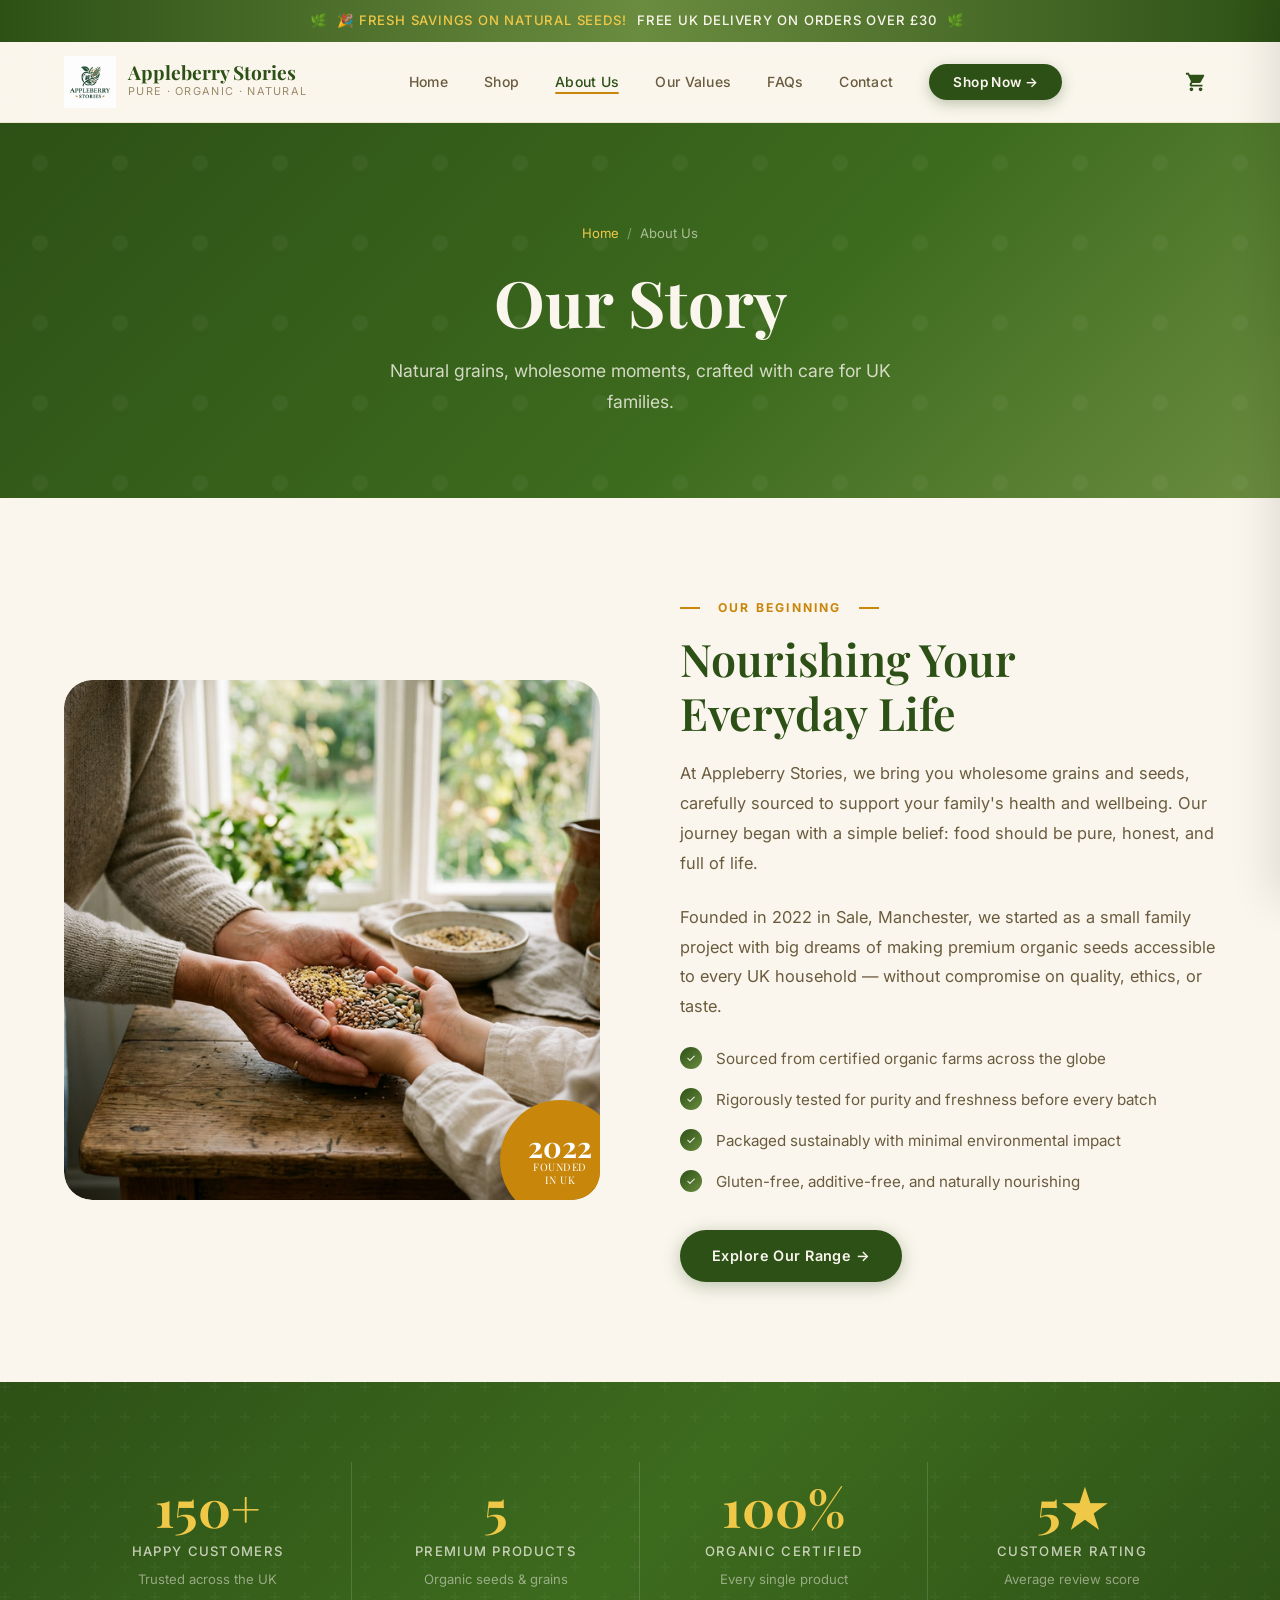
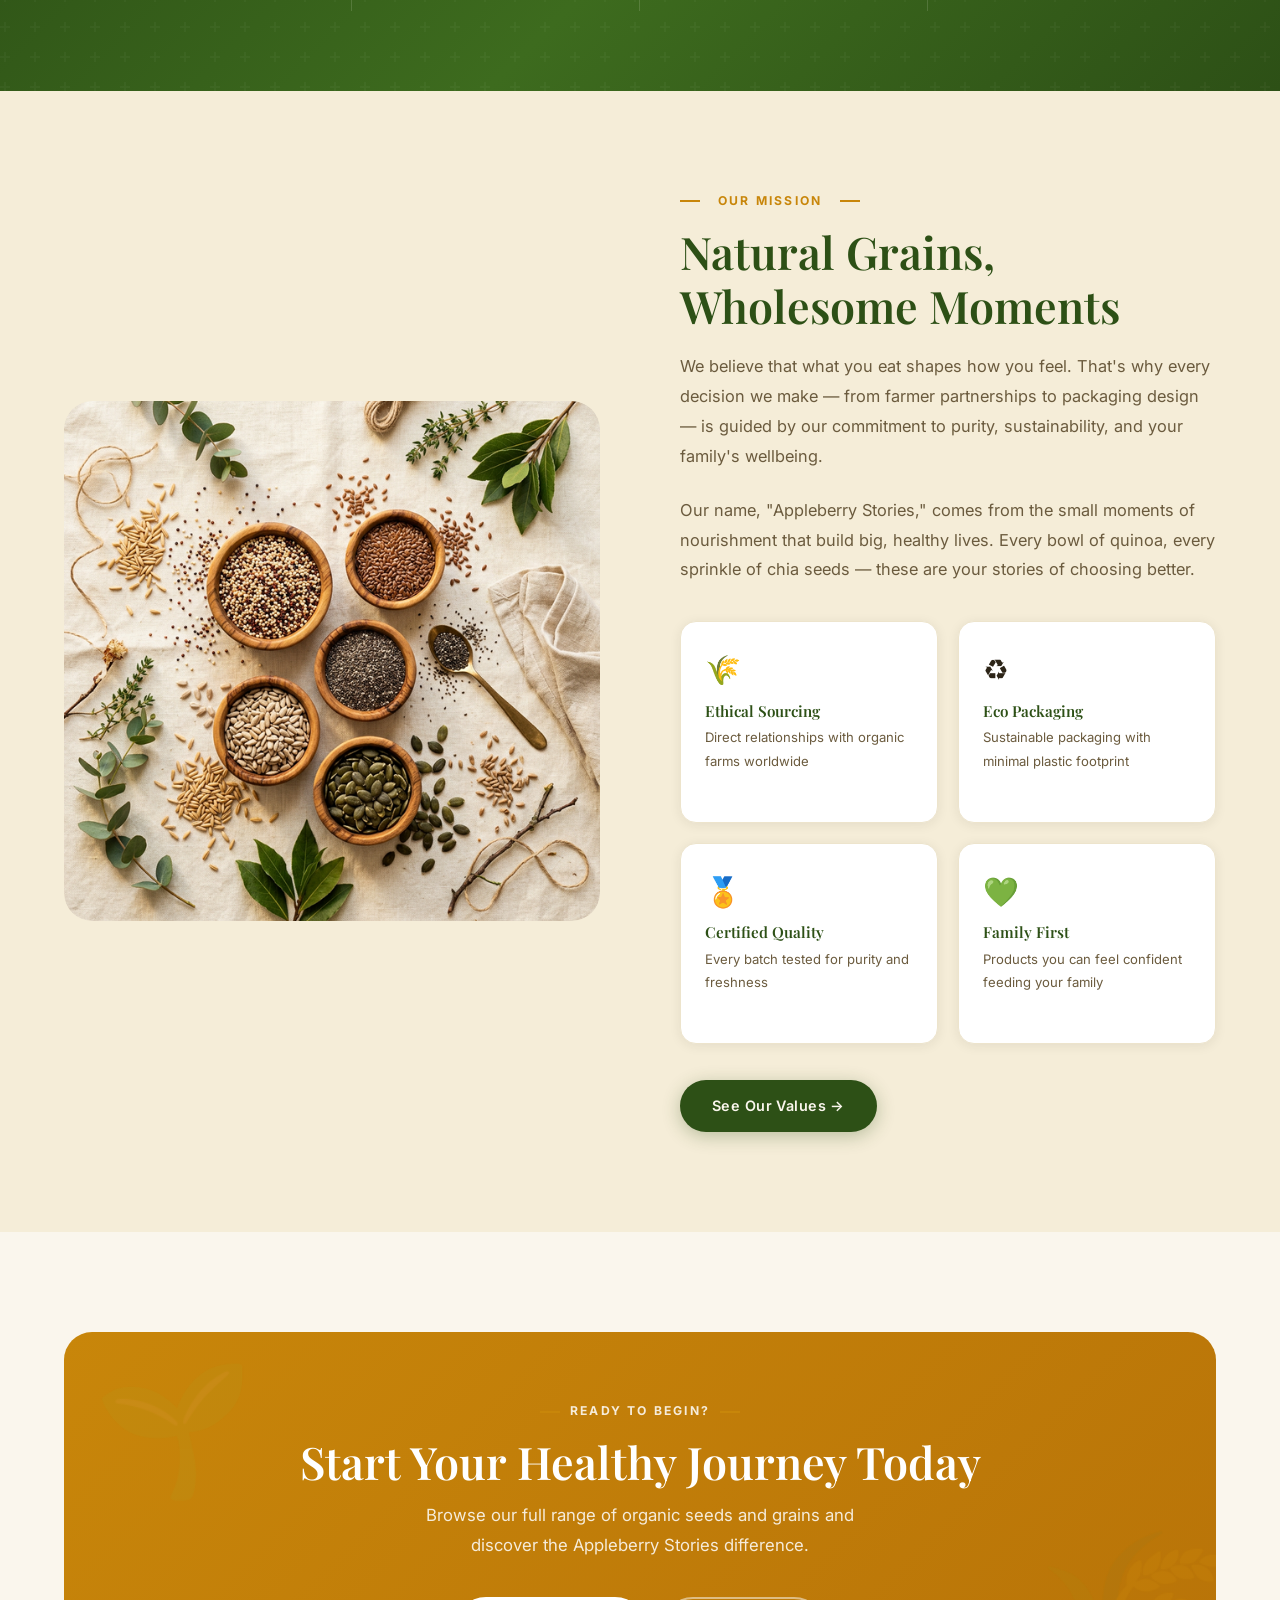
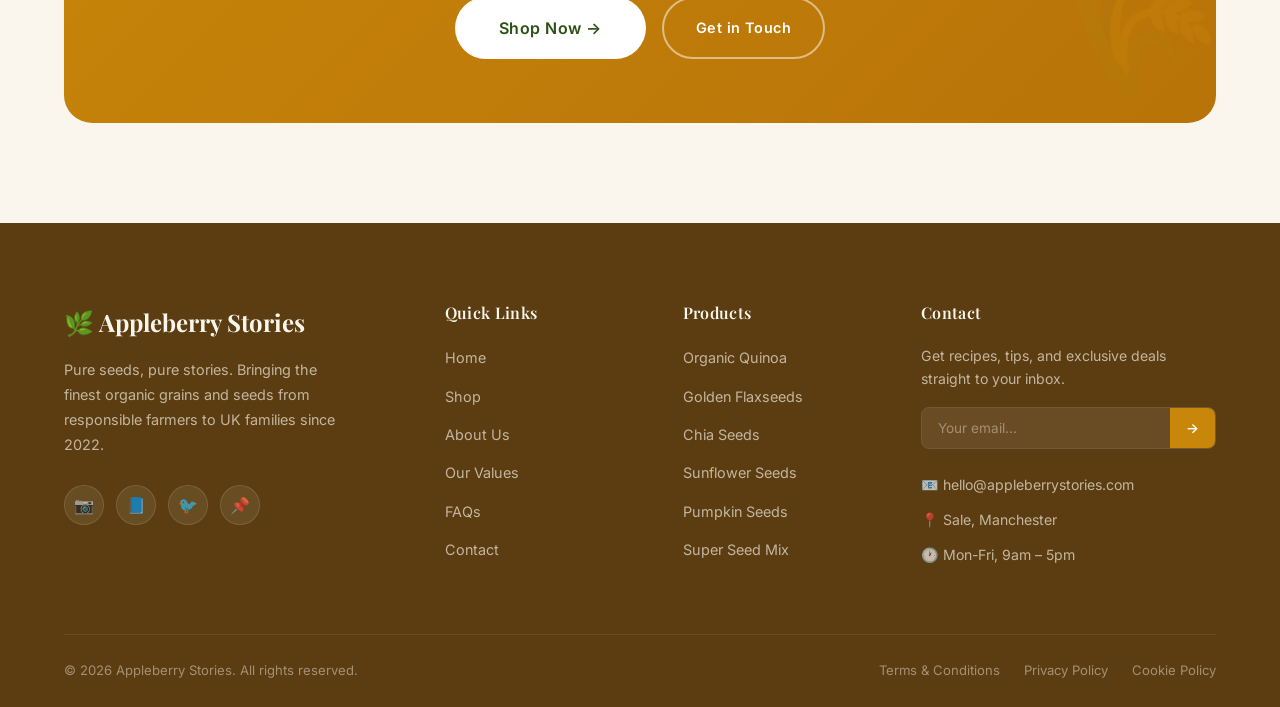
==== commit 4537d377: "updated structure to eleminate duplication for nav" ====
--- a/about.html
+++ b/about.html
@@ -8,96 +8,24 @@
     <meta name="description"
         content="Appleberry Stories offers premium organic quinoa and seeds, responsibly sourced for health-conscious families across the UK." />
     <link rel="stylesheet" href="assets/styles.css" />
+  <script src="assets/components.js"></script>
 </head>
 
 <body>
 
-    <!-- Cart Overlay & Drawer -->
-    <div class="cart-overlay" id="cartOverlay" onclick="closeCartDrawer()"></div>
-    <div class="cart-drawer" id="cartDrawer">
-        <div class="cart-header">
-            <h2>Your Cart</h2>
-            <button class="cart-close" onclick="closeCartDrawer()" aria-label="Close cart">&times;</button>
-        </div>
-        <div class="cart-items" id="cartItems">
-            <!-- Cart Items Injected Here -->
-        </div>
-        <div class="cart-footer">
-            <div class="cart-summary-line">
-                <span>Total</span>
-                <span id="cartTotal">£0.00</span>
-            </div>
-            <button class="cart-checkout-btn">Proceed to Checkout</button>
-        </div>
-    </div>
+    
 
-    <!-- Cart Overlay & Drawer -->
-    <div class="cart-overlay" id="cartOverlay" onclick="closeCartDrawer()"></div>
-    <div class="cart-drawer" id="cartDrawer">
-        <div class="cart-header">
-            <h2>Your Cart</h2>
-            <button class="cart-close" onclick="closeCartDrawer()" aria-label="Close cart">&times;</button>
-        </div>
-        <div class="cart-items" id="cartItems">
-            <!-- Cart Items Injected Here -->
-        </div>
-        <div class="cart-footer">
-            <div class="cart-summary-line">
-                <span>Total</span>
-                <span id="cartTotal">£0.00</span>
-            </div>
-            <button class="cart-checkout-btn">Proceed to Checkout</button>
-        </div>
-    </div>
+    
 
-    <div class="announcement-bar">
-        🌿 <span>🎉 Fresh savings on natural seeds!</span> Free UK delivery on orders over £30 <span>🌿</span>
-    </div>
+    
 
-    <nav class="nav" id="mainNav">
-        <div class="nav__inner">
-            <a href="index.html" class="nav__logo">
-                <img src="assets/images/logo.png" alt="Appleberry Stories" class="nav__logo-img" />
-                <div class="nav__logo-text">
-                    <span class="brand-name">Appleberry Stories</span>
-                    <span class="brand-tagline">Pure · Organic · Natural</span>
-                </div>
-            </a>
-            <ul class="nav__links">
-                <li><a href="index.html" class="nav__link">Home</a></li>
-                <li><a href="shop.html" class="nav__link">Shop</a></li>
-                <li><a href="about.html" class="nav__link active">About Us</a></li>
-                <li><a href="values.html" class="nav__link">Our Values</a></li>
-                <li><a href="faqs.html" class="nav__link">FAQs</a></li>
-                <li><a href="contact.html" class="nav__link">Contact</a></li>
-                <li><a href="shop.html" class="nav__link nav__cta">Shop Now →</a></li>
-            </ul>
-            <button class="nav__cart-btn" onclick="openCartDrawer()" aria-label="Open Cart">
-                <svg viewBox="0 0 24 24">
-                    <path
-                        d="M7 18c-1.1 0-1.99.9-1.99 2S5.9 22 7 22s2-.9 2-2-.9-2-2-2zM1 2v2h2l3.6 7.59-1.35 2.45c-.16.28-.25.61-.25.96 0 1.1.9 2 2 2h12v-2H7.42c-.14 0-.25-.11-.25-.25l.03-.12.9-1.63h7.45c.75 0 1.41-.41 1.75-1.03l3.58-6.49c.08-.14.12-.31.12-.48 0-.55-.45-1-1-1H5.21l-.94-2H1zm16 16c-1.1 0-1.99.9-1.99 2s.89 2 1.99 2 2-.9 2-2-.9-2-2-2z" />
-                </svg>
-                <span class="cart-badge" id="cartBadge" style="display:none;">0</span>
-            </button>
-            <button class="nav__hamburger" id="hamburger" aria-label="Menu">
-                <span></span><span></span><span></span>
-            </button>
-        </div>
-        <ul class="nav__mobile" id="mobileMenu">
-            <li><a href="index.html" class="nav__link">Home</a></li>
-            <li><a href="shop.html" class="nav__link">Shop</a></li>
-            <li><a href="about.html" class="nav__link">About Us</a></li>
-            <li><a href="values.html" class="nav__link">Our Values</a></li>
-            <li><a href="faqs.html" class="nav__link">FAQs</a></li>
-            <li><a href="contact.html" class="nav__link">Contact</a></li>
-        </ul>
-    </nav>
+    <app-header></app-header>
 
     <!-- Page Hero -->
     <div class="page-hero">
         <div class="container page-hero__content">
             <div class="breadcrumb">
-                <a href="index.html">Home</a>
+                <a href="/">Home</a>
                 <span class="breadcrumb-sep">/</span>
                 <span>About Us</span>
             </div>
@@ -149,7 +77,7 @@
                             Gluten-free, additive-free, and naturally nourishing
                         </li>
                     </ul>
-                    <a href="shop.html#shop-grid" class="btn btn--primary">Explore Our Range →</a>
+                    <a href="shop#shop-grid" class="btn btn--primary">Explore Our Range →</a>
                 </div>
             </div>
         </div>
@@ -232,7 +160,7 @@
                             <p style="font-size: 0.82rem;">Products you can feel confident feeding your family</p>
                         </div>
                     </div>
-                    <a href="values.html" class="btn btn--primary">See Our Values →</a>
+                    <a href="values" class="btn btn--primary">See Our Values →</a>
                 </div>
                 <div class="about-image-wrap animate-fade-up animate-delay-2">
                     <img src="assets/images/hero.png" alt="Organic Seeds Collection" loading="lazy" />
@@ -249,8 +177,8 @@
                 <h2>Start Your Healthy Journey Today</h2>
                 <p>Browse our full range of organic seeds and grains and discover the Appleberry Stories difference.</p>
                 <div style="display: flex; gap: 16px; justify-content: center; flex-wrap: wrap; margin-top: 4px;">
-                    <a href="shop.html#shop-grid" class="btn btn--white btn--lg">Shop Now →</a>
-                    <a href="contact.html" class="btn"
+                    <a href="shop#shop-grid" class="btn btn--white btn--lg">Shop Now →</a>
+                    <a href="contact" class="btn"
                         style="background: transparent; color: white; border: 2px solid rgba(255,255,255,0.5);">Get in
                         Touch</a>
                 </div>
@@ -258,55 +186,7 @@
         </div>
     </section>
 
-    <footer class="footer">
-        <div class="container">
-            <div class="footer__grid">
-                <div class="footer__brand">
-                    <div class="footer-logo-text">🌿 Appleberry Stories</div>
-                    <p>Pure seeds, pure stories. Bringing the finest organic grains and seeds to UK families.</p>
-                    <div class="footer__social">
-                        <a href="#" class="footer__social-link">📷</a>
-                        <a href="#" class="footer__social-link">📘</a>
-                        <a href="#" class="footer__social-link">🐦</a>
-                    </div>
-                </div>
-                <div>
-                    <h4 class="footer__col-title">Quick Links</h4>
-                    <ul class="footer__links">
-                        <li><a href="index.html">Home</a></li>
-                        <li><a href="shop.html#shop-grid">Shop</a></li>
-                        <li><a href="about.html">About Us</a></li>
-                        <li><a href="values.html">Our Values</a></li>
-                        <li><a href="faqs.html">FAQs</a></li>
-                        <li><a href="contact.html">Contact</a></li>
-                    </ul>
-                </div>
-                <div>
-                    <h4 class="footer__col-title">Products</h4>
-                    <ul class="footer__links">
-                        <li><a href="shop.html#shop-grid">Organic Quinoa</a></li>
-                        <li><a href="shop.html#shop-grid">Golden Flaxseeds</a></li>
-                        <li><a href="shop.html#shop-grid">Chia Seeds</a></li>
-                        <li><a href="shop.html#shop-grid">Sunflower Seeds</a></li>
-                        <li><a href="shop.html#shop-grid">Pumpkin Seeds</a></li>
-                    </ul>
-                </div>
-                <div>
-                    <h4 class="footer__col-title">Contact</h4>
-                    <div class="footer__contact-item">📧 hello@appleberrystories.com</div>
-                    <div class="footer__contact-item">📍 Sale, Manchester</div>
-                    <div class="footer__contact-item">🕐 Mon-Fri 9am–5pm</div>
-                </div>
-            </div>
-            <div class="footer__bottom">
-                <p>© 2026 Appleberry Stories. All rights reserved.</p>
-                <div class="footer__bottom-links">
-                    <a href="#">Terms & Conditions</a>
-                    <a href="#">Privacy Policy</a>
-                </div>
-            </div>
-        </div>
-    </footer>
+    <app-footer></app-footer>
 
     <script src="assets/main.js"></script>
 </body>
